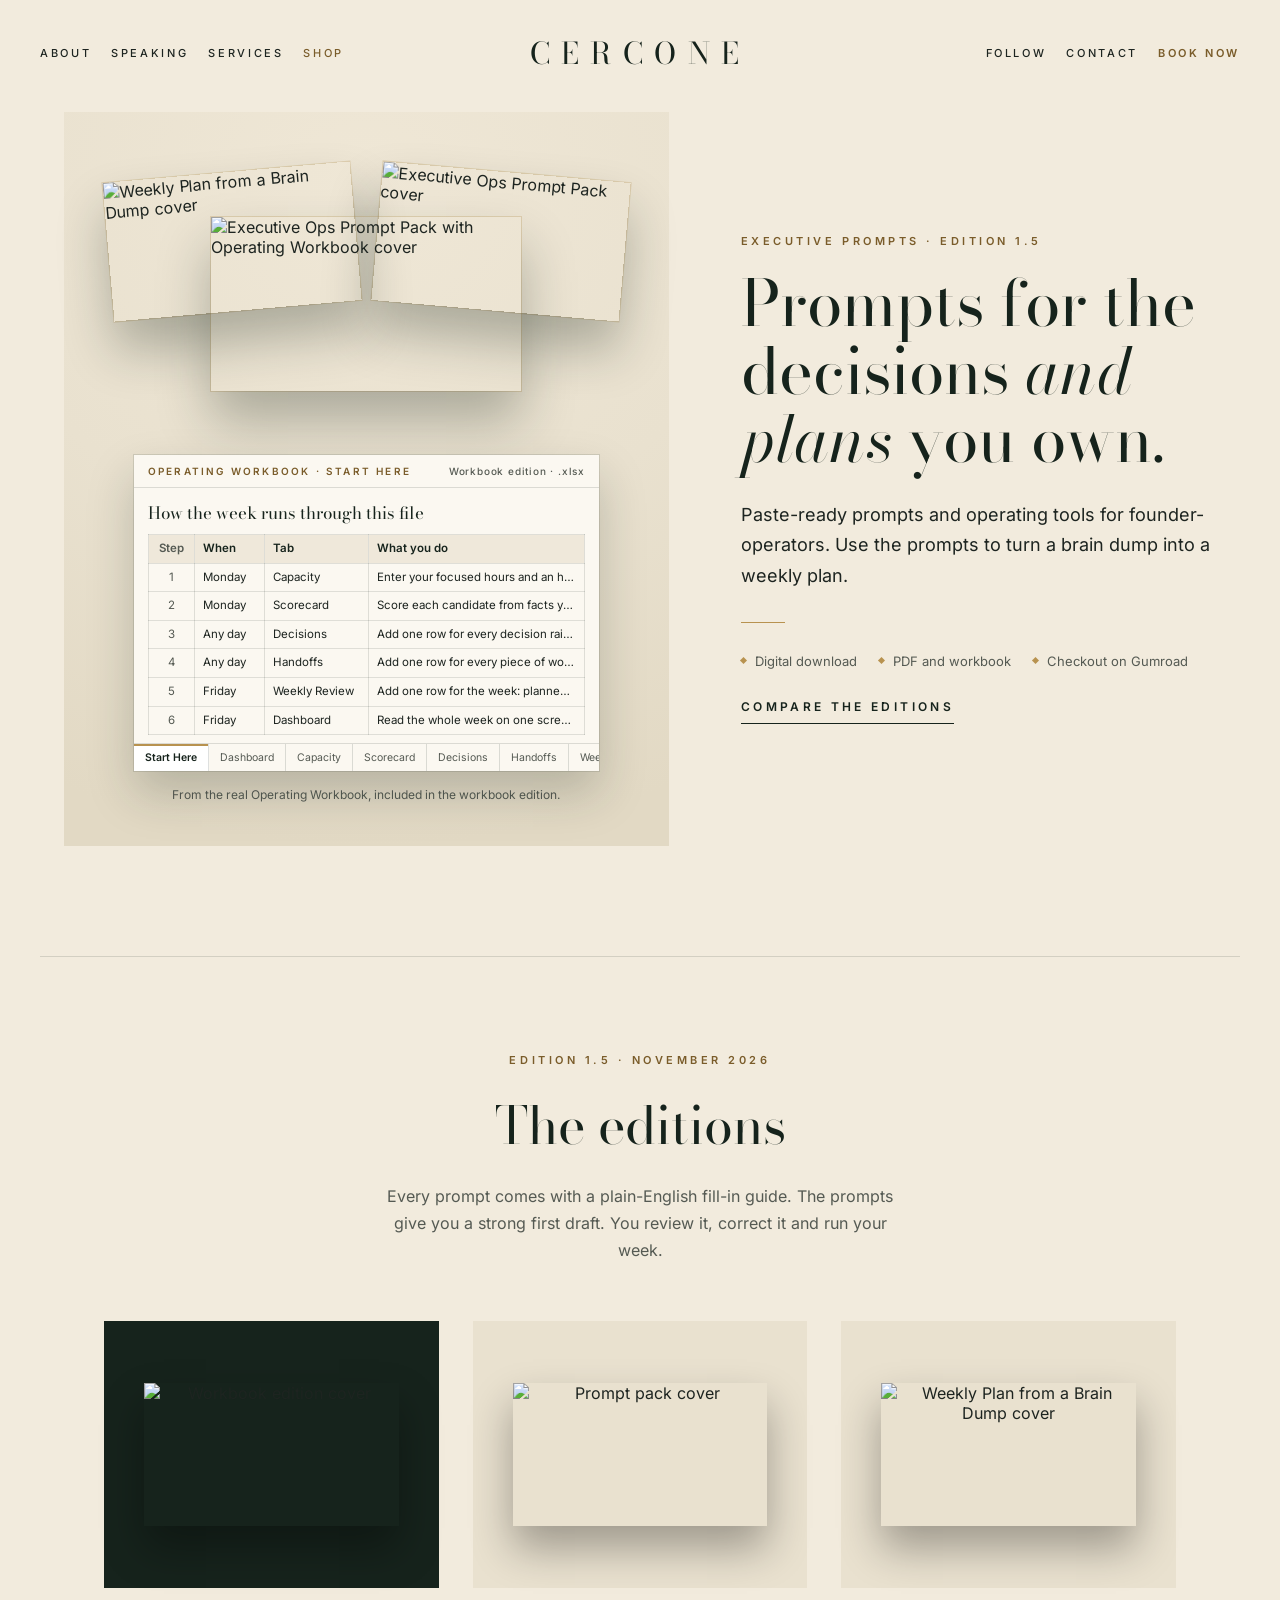
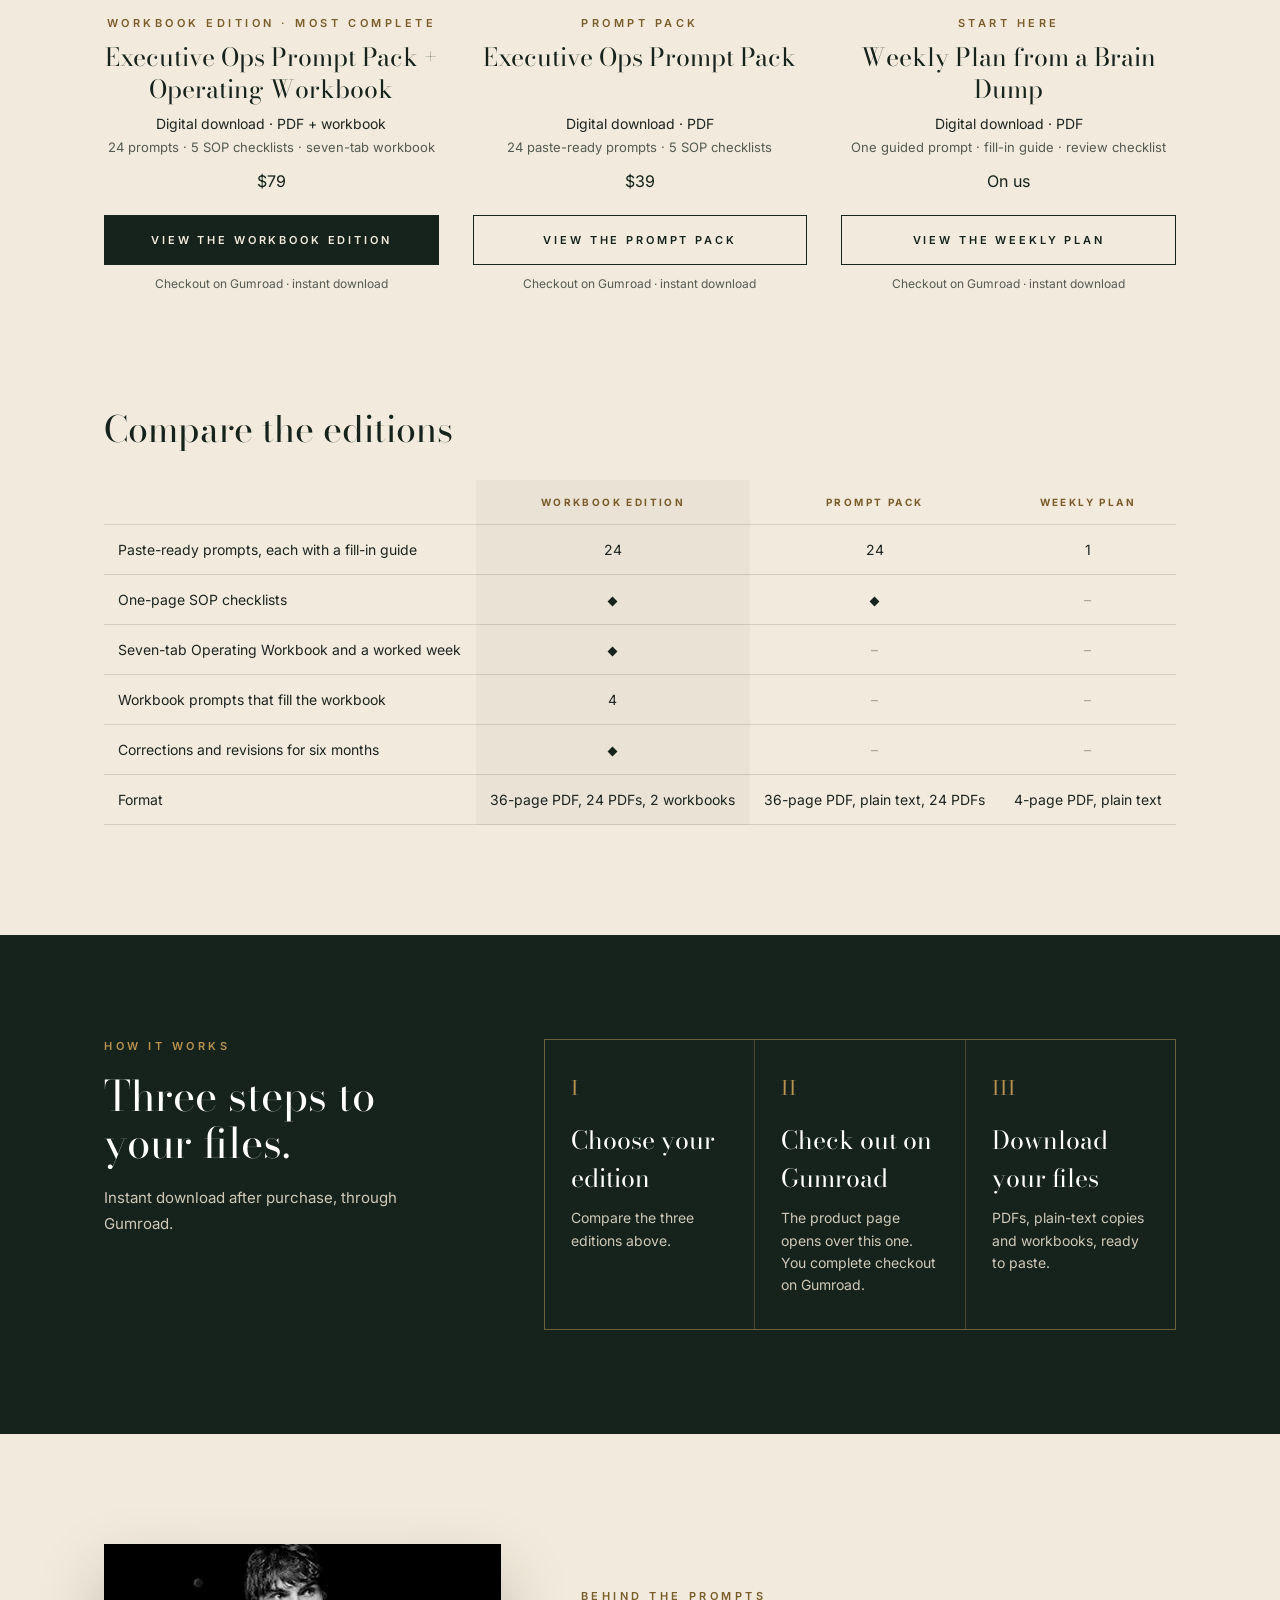
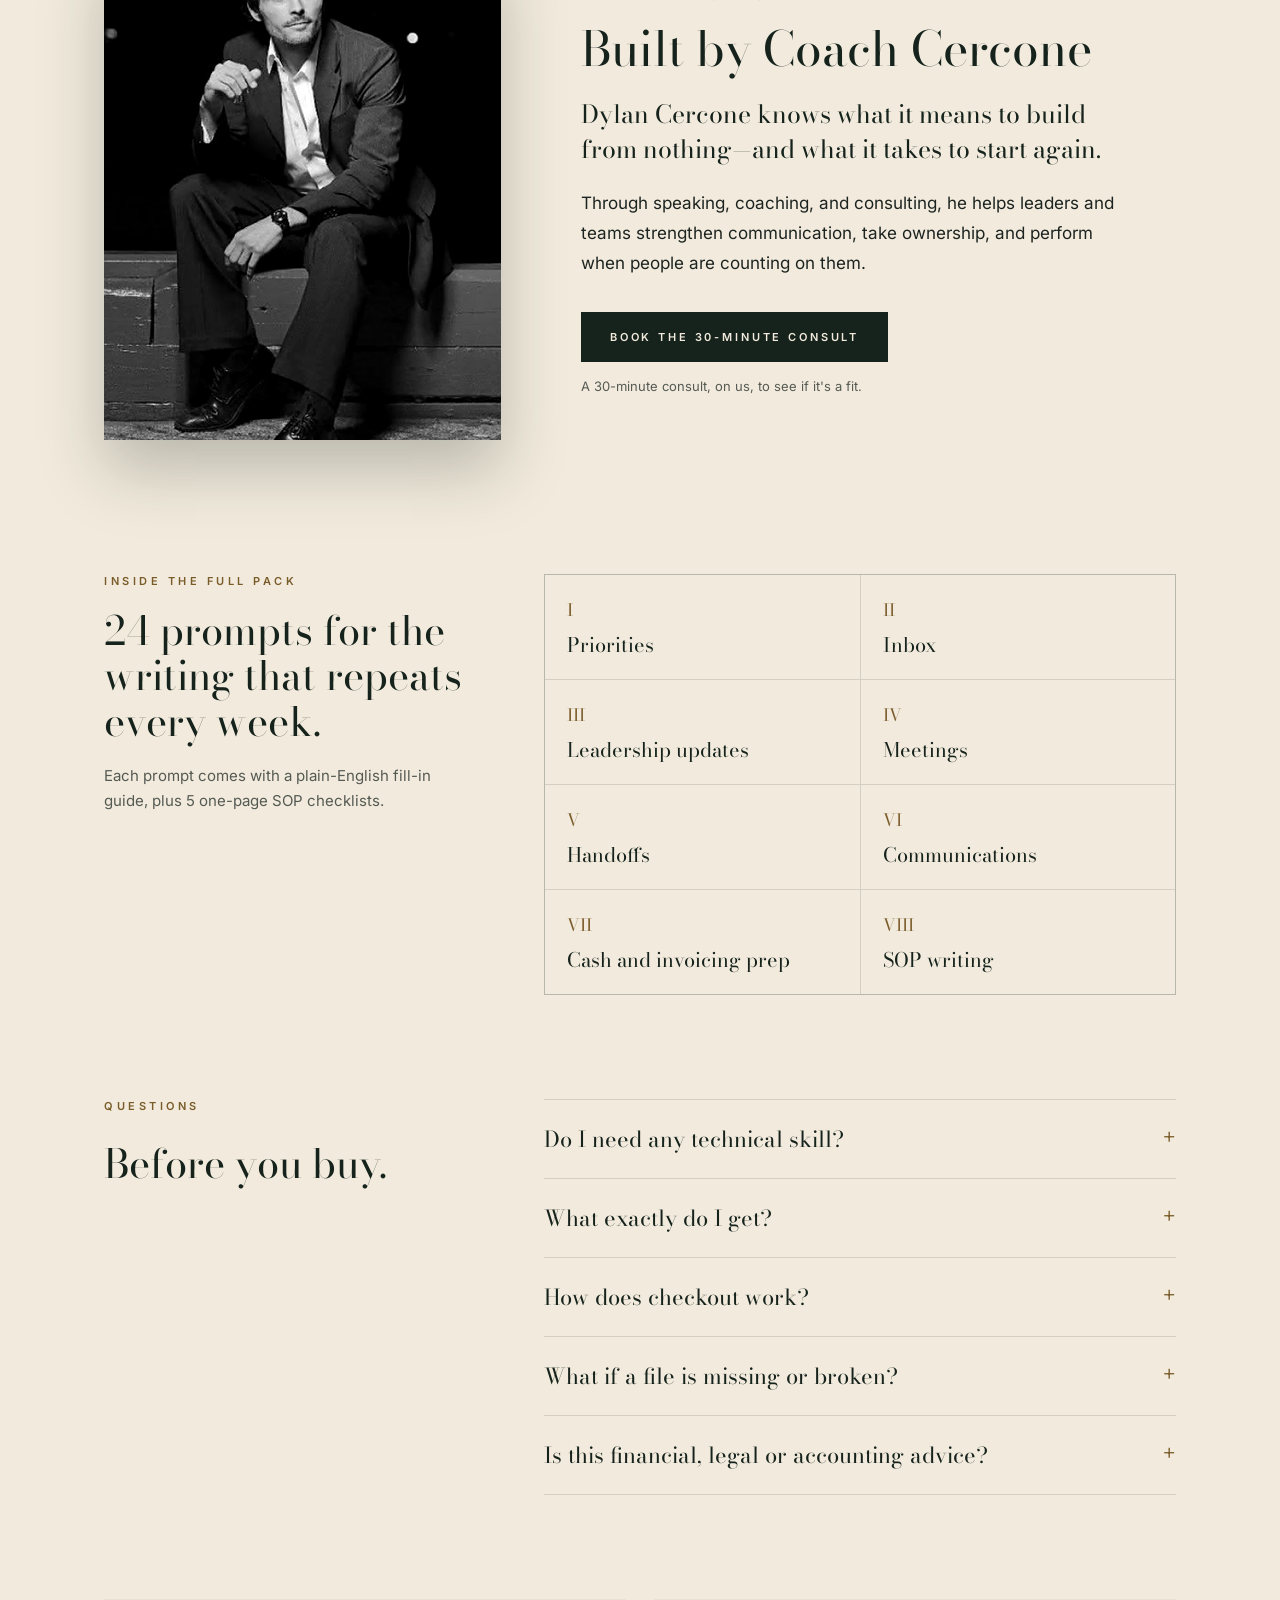
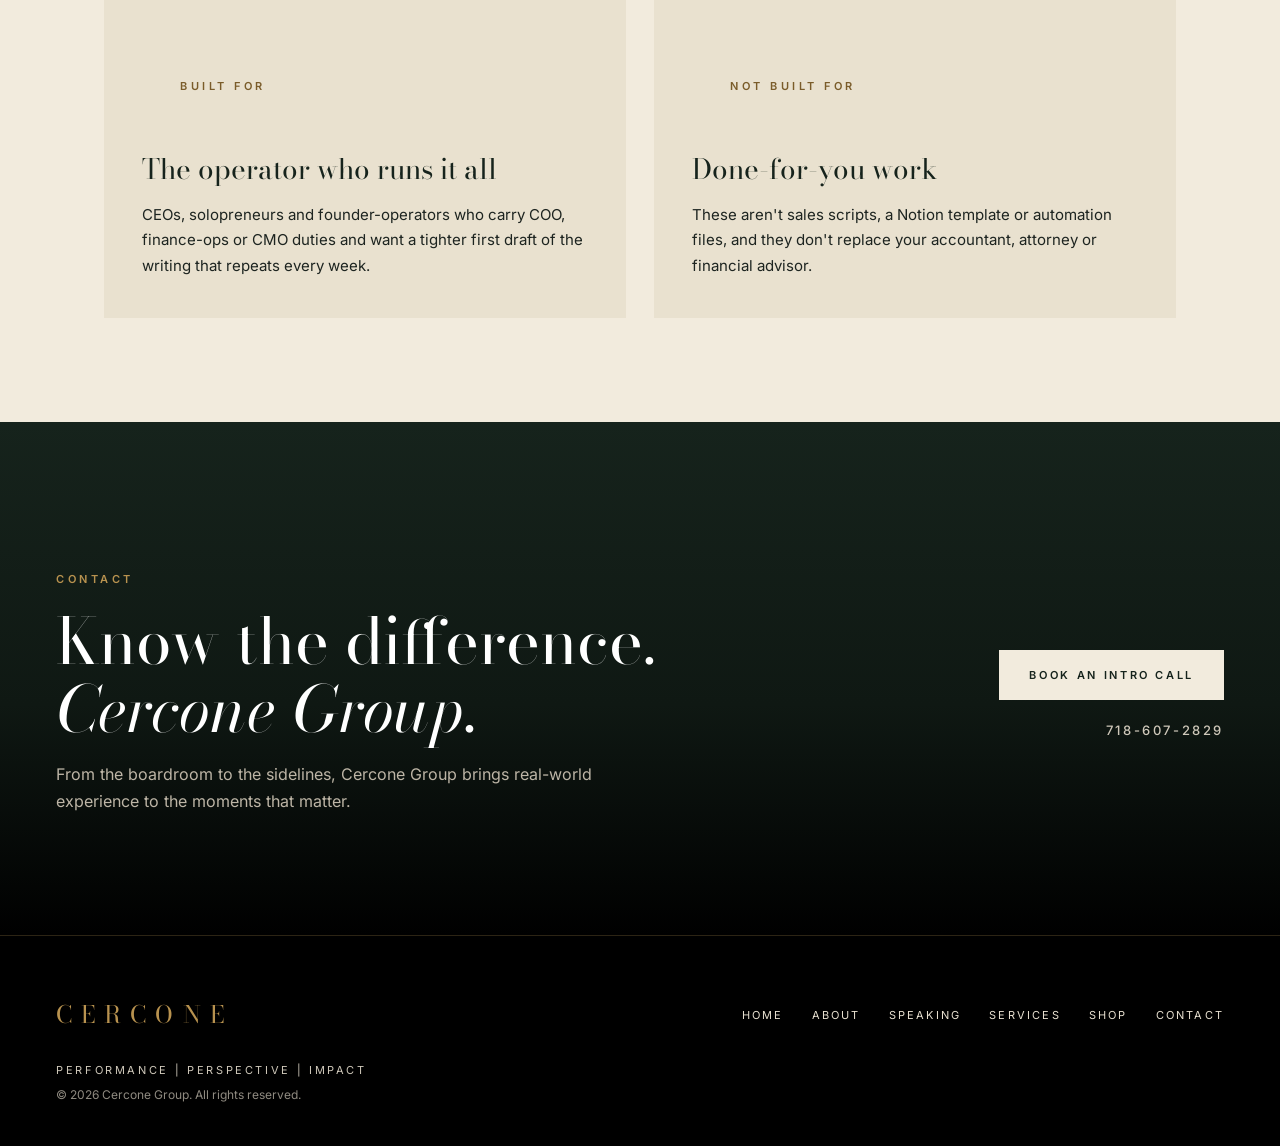
==== promptpacks/index.html @ 6b8b2355 "Stage the Executive Prompts shop page for launch (not live) Adds /promptpacks (Chloe's A2 build, Alp" ====
<!doctype html>
<html lang="en">
<head>
<meta charset="utf-8">
<meta name="viewport" content="width=device-width, initial-scale=1">
<title>Executive Prompts | Cercone Group</title>
<meta name="description" content="Paste-ready prompts and operating tools for founder-operators. Use the prompts to turn a brain dump into a weekly plan. Digital download, checkout on Gumroad.">
<link rel="canonical" href="https://www.cerconegroup.com/promptpacks/">
<meta property="og:type" content="website">
<meta property="og:site_name" content="Cercone Group">
<meta property="og:title" content="Executive Prompts | Cercone Group">
<meta property="og:description" content="Use the prompts to turn a brain dump into a weekly plan.">
<meta property="og:url" content="https://www.cerconegroup.com/promptpacks/">
<meta property="og:image" content="https://public-files.gumroad.com/02jqmijx5v7s9ceg31zlv1kpfx5g">
<meta name="twitter:card" content="summary_large_image">
<meta name="theme-color" content="#f2ebdd">
<link rel="icon" type="image/png" sizes="32x32" href="../assets/img/favicon-32.png">
<link rel="apple-touch-icon" href="../assets/img/favicon.png">
<link rel="preload" href="../assets/fonts/bodoni-moda.woff2" as="font" type="font/woff2" crossorigin>
<link rel="stylesheet" href="../assets/style.css">
<link rel="stylesheet" href="../assets/shop.css">
<script>/* Black Friday prices show until Mon Nov 30, 2026, 11:59 PM ET (12:00 AM ET Dec 1 = 05:00 UTC), then the regular prices return on their own. Preview: ?prices=1 regular, ?sale=1 sale. */
(function(q,h){var end=Date.UTC(2026,11,1,5,0,0),m=/[?&]prices=1/.test(q)?'prices':(/[?&]sale=1/.test(q)||Date.now()<end)?'sale':'prices';h.className+=' '+m})(location.search,document.documentElement);</script>
</head>
<body id="top" class="pp">

<div class="salebar sale-only" role="note">Black Friday · <b>$20 off</b> the workbook edition · <b>$10 off</b> the prompt pack · ends Mon, Nov 30, 11:59 PM ET</div>

<header>
  <nav class="l" aria-label="Main">
    <a href="../#about">About</a><a href="../#speaking">Speaking</a><a href="../#services">Services</a><a class="on" href="./" aria-current="page">Shop</a>
  </nav>
  <a class="mono" href="../" aria-label="Cercone Group, home">CERCONE</a>
  <nav class="r" aria-label="Secondary">
    <a href="../#follow">Follow</a><a href="../#contact">Contact</a><a class="book" href="https://calendly.com/dylan-cerconegroup/intro" target="_blank" rel="noopener">Book now</a>
  </nav>
  <button class="menu-btn" type="button" aria-expanded="false">MENU</button>
</header>

<section class="pphero">
  <figure class="stage">
    <div class="still">
      <figure class="c2"><img src="https://public-files.gumroad.com/xhqs1zsltt9t1gff4vhtofl6kaxs" width="1005" height="565" alt="Weekly Plan from a Brain Dump cover"></figure>
      <figure class="c3"><img src="https://public-files.gumroad.com/xxhdiq2yg5mho2nhq9z7z1lr38oh" width="1005" height="565" alt="Executive Ops Prompt Pack cover"></figure>
      <figure class="c1"><img src="https://public-files.gumroad.com/02jqmijx5v7s9ceg31zlv1kpfx5g" width="1005" height="565" alt="Executive Ops Prompt Pack with Operating Workbook cover" fetchpriority="high"></figure>
    </div>
    <div class="crop" aria-label="A crop of the Operating Workbook, Start Here tab">
      <div class="bar"><span>Operating Workbook · Start here</span><span>Workbook edition · .xlsx</span></div>
      <div class="t">
        <b>How the week runs through this file</b>
        <table>
          <colgroup><col class="s"><col class="w"><col class="tb"><col></colgroup>
          <thead><tr><th>Step</th><th>When</th><th>Tab</th><th>What you do</th></tr></thead>
          <tbody>
            <tr><td>1</td><td>Monday</td><td>Capacity</td><td>Enter your focused hours and an hour estimate for every item. Mark what is in this week's plan.</td></tr>
            <tr><td>2</td><td>Monday</td><td>Scorecard</td><td>Score each candidate from facts you have, with the reason beside every score.</td></tr>
            <tr><td>3</td><td>Any day</td><td>Decisions</td><td>Add one row for every decision raised. Keep Proposed and Pending apart from Approved.</td></tr>
            <tr><td>4</td><td>Any day</td><td>Handoffs</td><td>Add one row for every piece of work you hand to someone.</td></tr>
            <tr><td>5</td><td>Friday</td><td>Weekly Review</td><td>Add one row for the week: planned, shipped, slipped, and one thing each to keep, stop, and change.</td></tr>
            <tr><td>6</td><td>Friday</td><td>Dashboard</td><td>Read the whole week on one screen. Nothing to type except the review date.</td></tr>
          </tbody>
        </table>
      </div>
      <div class="tabs" aria-hidden="true"><span class="on">Start Here</span><span>Dashboard</span><span>Capacity</span><span>Scorecard</span><span>Decisions</span><span>Handoffs</span><span>Weekly Review</span></div>
    </div>
    <figcaption class="note">From the real Operating Workbook, included in the workbook edition.</figcaption>
  </figure>

  <div class="tx">
    <div class="lab">Executive Prompts · Edition 1.5</div>
    <h1>Prompts for the decisions <i>and plans</i> you own.</h1>
    <p class="k">Paste-ready prompts and operating tools for founder-operators. Use the prompts to turn a brain dump into a weekly plan.</p>
    <div class="rule"></div>
    <div class="dl" aria-label="What you get"><span>Digital download</span><span>PDF and workbook</span><span>Checkout on Gumroad</span></div>
    <a class="cta" href="#editions">Compare the editions</a>
  </div>
</section>

<section class="eds pw" id="editions">
  <div class="hd">
    <div class="lab">Edition 1.5 · November 2026</div>
    <h2>The editions</h2>
    <p>Every prompt comes with a plain-English fill-in guide. The prompts give you a strong first draft. You review it, correct it and run your week.</p>
  </div>
  <div class="items">

    <article class="item lead">
      <div class="tile"><img src="https://public-files.gumroad.com/02jqmijx5v7s9ceg31zlv1kpfx5g" width="1005" height="565" alt="Workbook edition cover" loading="lazy"></div>
      <div class="lab">Workbook edition · Most complete</div>
      <h3>Executive Ops Prompt Pack + Operating Workbook</h3>
      <p class="fm">Digital download · PDF + workbook</p>
      <p class="sp">24 prompts · 5 SOP checklists · seven-tab workbook</p>
      <p class="price"><span class="reg">$79</span><span class="sale-only">$59</span><s class="sale-only">$79</s><span class="bf sale-only">Black Friday</span></p>
      <div class="go"><a class="pbtn" href="https://executiveprompt.gumroad.com/l/mmfzj">View the workbook edition</a><p class="nt">Checkout on Gumroad · instant download</p></div>
    </article>

    <article class="item">
      <div class="tile"><img src="https://public-files.gumroad.com/xxhdiq2yg5mho2nhq9z7z1lr38oh" width="1005" height="565" alt="Prompt pack cover" loading="lazy"></div>
      <div class="lab">Prompt pack</div>
      <h3>Executive Ops Prompt Pack</h3>
      <p class="fm">Digital download · PDF</p>
      <p class="sp">24 paste-ready prompts · 5 SOP checklists</p>
      <p class="price"><span class="reg">$39</span><span class="sale-only">$29</span><s class="sale-only">$39</s><span class="bf sale-only">Black Friday</span></p>
      <div class="go"><a class="pbtn" href="https://executiveprompt.gumroad.com/l/yajye">View the prompt pack</a><p class="nt">Checkout on Gumroad · instant download</p></div>
    </article>

    <article class="item">
      <div class="tile"><img src="https://public-files.gumroad.com/xhqs1zsltt9t1gff4vhtofl6kaxs" width="1005" height="565" alt="Weekly Plan from a Brain Dump cover" loading="lazy"></div>
      <div class="lab">Start here</div>
      <h3>Weekly Plan from a Brain Dump</h3>
      <p class="fm">Digital download · PDF</p>
      <p class="sp">One guided prompt · fill-in guide · review checklist</p>
      <p class="price"><span>On us</span></p>
      <div class="go"><a class="pbtn" href="https://executiveprompt.gumroad.com/l/guczc">View the weekly plan</a><p class="nt">Checkout on Gumroad · instant download</p></div>
    </article>

  </div>
</section>

<section class="compare pw" aria-label="Compare the editions">
  <h3>Compare the editions</h3>
  <p class="swipe">Swipe the table to see all three editions.</p>
  <div class="sc">
  <table>
    <thead><tr><th></th><th class="lc">Workbook edition</th><th>Prompt pack</th><th>Weekly plan</th></tr></thead>
    <tbody>
      <tr><td>Paste-ready prompts, each with a fill-in guide</td><td class="lc">24</td><td>24</td><td>1</td></tr>
      <tr><td>One-page SOP checklists</td><td class="lc y" aria-label="Included"></td><td class="y" aria-label="Included"></td><td class="o">&ndash;</td></tr>
      <tr><td>Seven-tab Operating Workbook and a worked week</td><td class="lc y" aria-label="Included"></td><td class="o">&ndash;</td><td class="o">&ndash;</td></tr>
      <tr><td>Workbook prompts that fill the workbook</td><td class="lc">4</td><td class="o">&ndash;</td><td class="o">&ndash;</td></tr>
      <tr><td>Corrections and revisions for six months</td><td class="lc y" aria-label="Included"></td><td class="o">&ndash;</td><td class="o">&ndash;</td></tr>
      <tr><td>Format</td><td class="lc">36-page PDF, 24 PDFs, 2 workbooks</td><td>36-page PDF, plain text, 24 PDFs</td><td>4-page PDF, plain text</td></tr>
    </tbody>
  </table>
  </div>
</section>

<section class="how">
  <div class="pw in">
    <div class="side"><div class="lab">How it works</div><h2>Three steps to your files.</h2><p>Instant download after purchase, through Gumroad.</p></div>
    <div class="steps">
      <div><span class="n">I</span><h4>Choose your edition</h4><p>Compare the three editions above.</p></div>
      <div><span class="n">II</span><h4>Check out on Gumroad</h4><p>The product page opens over this one. You complete checkout on Gumroad.</p></div>
      <div><span class="n">III</span><h4>Download your files</h4><p>PDFs, plain-text copies and workbooks, ready to paste.</p></div>
    </div>
  </div>
</section>

<section class="author">
  <div class="pw in">
    <div class="ph"><img src="../assets/img/dylan-cercone-portrait.webp" width="728" height="1002" alt="Dylan Cercone seated on a red bench" loading="lazy"></div>
    <div>
      <div class="lab">Behind the prompts</div>
      <h2>Built by Coach Cercone</h2>
      <p class="first">Dylan Cercone knows what it means to build from nothing&mdash;and what it takes to start again.</p>
      <p>Through speaking, coaching, and consulting, he helps leaders and teams strengthen communication, take ownership, and perform when people are counting on them.</p>
      <div class="act"><a class="pbtn solid" href="https://calendly.com/dylan-cerconegroup/intro" target="_blank" rel="noopener">Book the 30-minute consult</a><span>A 30-minute consult, on us, to see if it's a fit.</span></div>
    </div>
  </div>
</section>

<section class="inside pw">
  <div class="side"><div class="lab">Inside the full pack</div><h2>24 prompts for the writing that repeats every week.</h2><p>Each prompt comes with a plain-English fill-in guide, plus 5 one-page SOP checklists.</p></div>
  <div class="topics">
    <div><span class="n">I</span><h4>Priorities</h4></div>
    <div><span class="n">II</span><h4>Inbox</h4></div>
    <div><span class="n">III</span><h4>Leadership updates</h4></div>
    <div><span class="n">IV</span><h4>Meetings</h4></div>
    <div><span class="n">V</span><h4>Handoffs</h4></div>
    <div><span class="n">VI</span><h4>Communications</h4></div>
    <div><span class="n">VII</span><h4>Cash and invoicing prep</h4></div>
    <div><span class="n">VIII</span><h4>SOP writing</h4></div>
  </div>
</section>

<section class="faq pw">
  <div><div class="lab">Questions</div><h2>Before you buy.</h2></div>
  <div>
    <details><summary>Do I need any technical skill?</summary><p>No. If you can copy, paste and edit, you can use the pack. Every prompt comes with a plain-English fill-in guide.</p></details>
    <details><summary>What exactly do I get?</summary><p>The workbook edition: a 36-page PDF, 24 single-prompt PDFs and 2 workbooks. The prompt pack: a 36-page PDF, a plain-text companion and 24 single-prompt PDFs. The weekly plan: a 4-page PDF and a plain-text copy. Everything is a digital download; nothing ships.</p></details>
    <details><summary>How does checkout work?</summary><p>Choose an edition and the product page opens over this page. You complete checkout on Gumroad, and your files are ready to download right after purchase.</p></details>
    <details><summary>What if a file is missing or broken?</summary><p>Purchases are final for change of mind. If a file is missing, defective or materially not as described, email <a href="mailto:executiveprompts@cerconegroup.com">executiveprompts@cerconegroup.com</a> from the address on your Gumroad receipt, and we'll replace the file or refund the purchase.</p></details>
    <details><summary>Is this financial, legal or accounting advice?</summary><p>No. The prompts give you a first draft to review. They are not a substitute for a finance, legal or accounting advisor.</p></details>
  </div>
</section>

<section class="fitp pw">
  <div><div class="lab">Built for</div><h4>The operator who runs it all</h4><p>CEOs, solopreneurs and founder-operators who carry COO, finance-ops or CMO duties and want a tighter first draft of the writing that repeats every week.</p></div>
  <div><div class="lab">Not built for</div><h4>Done-for-you work</h4><p>These aren't sales scripts, a Notion template or automation files, and they don't replace your accountant, attorney or financial advisor.</p></div>
</section>

<section class="close" id="contact">
  <div><div class="lab">Contact</div><h2 class="serif">Know the difference.<br><i>Cercone Group.</i></h2><p>From the boardroom to the sidelines, Cercone Group brings real-world experience to the moments that matter.</p></div>
  <div class="act">
    <a class="btn" href="https://calendly.com/dylan-cerconegroup/intro" target="_blank" rel="noopener">Book an intro Call</a>
    <a class="tel" href="tel:718-607-2829">718-607-2829</a>
  </div>
</section>

<footer>
  <div class="top">
    <a class="mono" href="../">CERCONE</a>
    <nav aria-label="Explore"><a href="../">Home</a><a href="../#about">About</a><a href="../#speaking">Speaking</a><a href="../#services">Services</a><a href="./">Shop</a><a href="../#contact">Contact</a></nav>
  </div>
  <div class="tag">Performance | Perspective | Impact</div>
  <div class="copy">&copy; 2026 Cercone Group. All rights reserved.</div>
</footer>

<div class="bar-m" aria-hidden="true"><span><b>Executive Prompts</b>Three editions · digital download</span><a class="pbtn" href="#editions" tabindex="-1">Compare the editions</a></div>

<script>
(function(){
  var b=document.querySelector('.menu-btn'),d=document.body;
  function set(o){d.classList.toggle('open',o);b.setAttribute('aria-expanded',o);b.textContent=o?'CLOSE':'MENU'}
  b.addEventListener('click',function(){set(!d.classList.contains('open'))});
  document.querySelectorAll('header nav a').forEach(function(a){a.addEventListener('click',function(){set(false)})});
  var bar=document.querySelector('.bar-m'),hero=document.querySelector('.pphero'),eds=document.getElementById('editions');
  if('IntersectionObserver' in window&&bar){
    var heroGone=false,edsOn=false;
    function upd(){bar.classList.toggle('show',heroGone&&!edsOn)}
    new IntersectionObserver(function(e){heroGone=!e[0].isIntersecting;upd()}).observe(hero);
    new IntersectionObserver(function(e){edsOn=e[0].isIntersecting;upd()},{threshold:.1}).observe(eds);
  }
})();
</script>
<script src="https://gumroad.com/js/gumroad.js" defer></script>
</body>
</html>
---- assets/style.css ----
@font-face{font-family:'Bodoni Moda';font-style:normal;font-weight:400 700;font-display:swap;src:url(fonts/bodoni-moda.woff2) format('woff2')}
@font-face{font-family:'Bodoni Moda';font-style:italic;font-weight:400 700;font-display:swap;src:url(fonts/bodoni-moda-italic.woff2) format('woff2')}
@font-face{font-family:'Inter';font-style:normal;font-weight:100 900;font-display:swap;src:url(fonts/inter.woff2) format('woff2')}
:root{--ink:#0b0b0c;--ivory:#f3ede2;--gold:#c9a45e;--navy:#101b33;--navy2:#0d1629;--soft:#cfc8ba}
*{box-sizing:border-box;margin:0;padding:0}
html{background:#000;scroll-behavior:smooth;scroll-padding-top:70px}
body{background:var(--navy);color:var(--ivory);font-family:Inter,system-ui,sans-serif;-webkit-font-smoothing:antialiased;overflow-x:hidden}
a{color:inherit;text-decoration:none}
img{display:block;max-width:100%}
.lab{font-size:11px;letter-spacing:.34em;color:var(--gold);font-weight:600;text-transform:uppercase}
.serif{font-family:'Bodoni Moda',serif;font-weight:400}
.wrap{max-width:1440px;margin:0 auto}
.hy{font-family:Inter,system-ui,sans-serif;font-style:normal;font-weight:300}
.nb{white-space:nowrap}
/* header */
header{position:absolute;top:0;left:0;right:0;z-index:20;display:grid;grid-template-columns:1fr auto 1fr;align-items:center;padding:34px 64px}
header nav{display:flex;gap:30px;font-size:11px;letter-spacing:.24em;font-weight:500;color:#e8e0d0;text-transform:uppercase}
header nav.r{justify-content:flex-end}
header nav a:hover,footer nav a:hover{color:var(--gold)}
header nav a.book{color:var(--gold);font-weight:600}
.mono{font-family:'Bodoni Moda',serif;font-size:30px;letter-spacing:.38em;color:#fff}
.menu-btn{display:none;background:none;border:0;color:#e8e0d0;font:600 11px Inter,sans-serif;letter-spacing:.24em;cursor:pointer;justify-self:end}
/* hero: black-and-white header that fades into the navy (no gold line) */
.hero{position:relative;height:900px;overflow:hidden;background:#000}
.hero img{position:absolute;top:-4%;right:-2%;width:820px;height:108%;object-fit:cover;object-position:50% 8%;-webkit-mask-image:linear-gradient(90deg,transparent 0,#000 30%);mask-image:linear-gradient(90deg,transparent 0,#000 30%)}
.bw img,.bw.ph img{filter:grayscale(1) contrast(1.12) brightness(.85)}
.hero::after{content:"";position:absolute;inset:0;background:linear-gradient(90deg,#000 0%,#000 44%,rgba(0,0,0,.55) 58%,rgba(0,0,0,0) 78%)}
.hero::before{content:"";position:absolute;left:0;right:0;bottom:0;height:230px;z-index:2;background:linear-gradient(180deg,rgba(16,27,51,0) 0%,rgba(16,27,51,.55) 55%,var(--navy) 100%)}
.hero .tx{position:absolute;z-index:3;left:64px;bottom:120px;width:660px}
.hero h1{font-family:'Bodoni Moda',serif;font-weight:400;font-size:80px;line-height:1.04;margin:26px 0 26px;color:#fff}
.hero h1 i{font-style:italic}
.kick{font-size:17px;line-height:1.65;color:#d9cfbd;max-width:560px}
.ctas{margin-top:40px;display:flex;gap:22px;align-items:center;flex-wrap:wrap}
.btn{background:var(--ivory);color:var(--ink);font-size:11px;letter-spacing:.24em;padding:18px 30px;font-weight:600;display:inline-block;text-transform:uppercase;transition:background .2s}
.btn:hover{background:#fff}
.btn.gold{background:var(--gold);color:var(--navy)}
.play{display:flex;align-items:center;gap:14px;font-size:11px;letter-spacing:.24em;font-weight:600;text-transform:uppercase}
.play b{width:46px;height:46px;border:1px solid #fff;border-radius:50%;display:inline-flex;align-items:center;justify-content:center;font-size:14px}
/* about */
.about{display:grid;grid-template-columns:1fr 1fr;gap:96px;padding:130px 96px 40px}
.about blockquote{font-family:'Bodoni Moda',serif;font-size:40px;line-height:1.2;color:#fff;margin-top:22px}
.about .by{margin-top:26px;font-size:12px;letter-spacing:.2em;color:var(--gold);font-weight:600;text-transform:uppercase}
.about .by span{display:block;color:var(--soft);font-weight:500;margin-top:6px}
.about h3{font-family:'Bodoni Moda',serif;font-weight:400;font-size:30px;color:#fff;margin-bottom:16px}
.about p{font-size:16px;line-height:1.75;color:var(--soft)}
/* story */
.story{display:grid;grid-template-columns:1fr 1fr;gap:96px;padding:130px 96px}
.story h2{font-size:56px;line-height:1.1;color:#fff;margin-top:22px}
.story p{font-size:17px;line-height:1.75;color:var(--soft);margin-bottom:20px}
.story p.big{font-family:'Bodoni Moda',serif;font-size:26px;line-height:1.4;color:#fff}
details summary{list-style:none;cursor:pointer;font-size:11px;letter-spacing:.24em;font-weight:600;color:var(--gold);border-bottom:1px solid var(--gold);padding-bottom:5px;display:inline-block;margin-top:10px;text-transform:uppercase}
details summary::-webkit-details-marker{display:none}
details[open] summary{margin-bottom:26px}
details .more p:last-child{margin-bottom:0}
/* stage photo + statement, photo fades into navy */
.split{display:grid;grid-template-columns:760px 1fr;height:640px;background:var(--navy)}
.split .ph{position:relative;overflow:hidden}
.split .ph img{position:absolute;inset:0;width:100%;height:100%;object-fit:cover;object-position:50% 35%}
.split .ph::before{content:"";position:absolute;inset:0;z-index:1;background:linear-gradient(90deg,rgba(16,27,51,0) 50%,rgba(16,27,51,.7) 82%,var(--navy) 100%),linear-gradient(180deg,var(--navy) 0%,rgba(16,27,51,0) 16%)}
.split .ph::after{content:"";position:absolute;left:0;right:0;bottom:0;height:180px;z-index:1;background:linear-gradient(180deg,rgba(16,27,51,0),rgba(16,27,51,.92))}
.cap{position:absolute;z-index:2;left:30px;bottom:26px;color:#fff;font-size:11px;letter-spacing:.26em;font-weight:600;text-transform:uppercase}
.split .st{display:flex;flex-direction:column;justify-content:center;padding:0 90px}
.split .st p{font-family:'Bodoni Moda',serif;font-size:46px;line-height:1.22;color:#fff;margin-top:26px}
.split .st p span{display:block}
.split .st p span.g{color:var(--gold);font-style:italic}
/* talks */
.talks{display:grid;grid-template-columns:430px 1fr;gap:70px;padding:130px 96px 80px}
.talks h2{font-size:52px;line-height:1.1;color:#fff;margin-top:22px}
.talks .side p{font-size:16px;line-height:1.7;color:var(--soft);margin-top:26px}
.row{display:grid;grid-template-columns:80px 1fr 330px;align-items:baseline;padding:30px 0;border-top:1px solid rgba(201,164,94,.28)}
.row:last-child{border-bottom:1px solid rgba(201,164,94,.28)}
.row .num{font-family:'Bodoni Moda',serif;font-size:26px;color:var(--gold)}
.row h3{font-family:'Bodoni Moda',serif;font-weight:400;font-size:36px;color:#fff}
.row p{font-size:14px;line-height:1.6;color:var(--soft)}
.impact{padding:0 96px 130px;display:grid;grid-template-columns:430px 1fr;gap:70px}
.impact h3{font-family:'Bodoni Moda',serif;font-weight:400;font-size:30px;line-height:1.2;color:#fff}
.impact p{font-size:16px;line-height:1.75;color:var(--soft);max-width:720px}
/* aerial band, fades into navy top and bottom */
.band{position:relative;height:520px;overflow:hidden;background:var(--navy);display:flex;align-items:center;justify-content:center;text-align:center}
.band img{position:absolute;inset:0;width:100%;height:100%;object-fit:cover;object-position:100% 20%;transform:scale(1.45);transform-origin:88% 22%}
.bw.band img{filter:grayscale(1) contrast(1.1) brightness(.6)}
.band::before{content:"";position:absolute;inset:0;z-index:1;background:linear-gradient(180deg,var(--navy) 0%,rgba(16,27,51,.2) 28%,rgba(16,27,51,.2) 72%,var(--navy) 100%)}
.band .t{position:relative;z-index:2;max-width:980px;padding:0 24px}
.band h2{font-size:58px;line-height:1.15;color:#fff;margin-top:24px}
/* services */
.services{padding:130px 96px}
.services h2{font-size:52px;color:#fff;margin:22px 0 22px}
.services .intro{font-size:16px;line-height:1.75;color:var(--soft);max-width:760px;margin-bottom:60px}
.cards{display:grid;grid-template-columns:repeat(4,1fr);gap:34px}
.card{border-top:1px solid rgba(201,164,94,.5);padding-top:28px}
.card h3{font-family:'Bodoni Moda',serif;font-weight:400;font-size:32px;color:#fff}
.card .l{font-size:15px;margin:14px 0 12px;color:#fff;font-weight:500}
.card p{font-size:14px;line-height:1.65;color:var(--soft)}
/* lanes */
.lanes{display:grid;grid-template-columns:1fr 1fr;gap:40px;padding:0 96px 130px}
.lane{border:1px solid rgba(201,164,94,.3);background:rgba(255,255,255,.025);padding:52px 50px}
.lane h4{font-family:'Bodoni Moda',serif;font-weight:400;font-size:40px;margin:18px 0 14px;color:#fff}
.lane p{font-size:15px;line-height:1.7;color:var(--soft)}
.handles{margin-top:28px;display:grid;grid-template-columns:1fr 1fr;gap:12px 24px;font-size:12px;letter-spacing:.16em;font-weight:500;color:#fff;list-style:none;text-transform:uppercase}
.handles a::before{content:"";display:inline-block;width:7px;height:7px;border:1px solid var(--gold);margin-right:12px;transform:rotate(45deg)}
.handles a:hover{color:var(--gold)}
.lane .btn{margin-top:30px}
/* closing: navy fades into black */
.close{background:linear-gradient(180deg,var(--navy) 0%,#080d18 50%,#000 100%);padding:150px 96px 120px;display:flex;justify-content:space-between;align-items:center;gap:40px}
.close h2{font-size:64px;line-height:1.05;color:#fff;margin-top:22px}
.close h2 i{font-style:italic}
.close p{font-size:16px;color:#bdb5a6;margin-top:18px;max-width:560px;line-height:1.7}
.close .act{display:flex;flex-direction:column;align-items:flex-end;gap:22px}
.close .tel{font-size:13px;letter-spacing:.2em;color:var(--soft);font-weight:500}
.close .tel:hover{color:var(--gold)}
footer{background:#000;border-top:1px solid rgba(201,164,94,.22);padding:60px 96px 44px}
footer .top{display:flex;justify-content:space-between;align-items:center;gap:30px}
footer .mono{font-size:24px;color:var(--gold)}
footer nav{display:flex;gap:28px;font-size:11px;letter-spacing:.2em;color:#e8e0d0;text-transform:uppercase}
footer .tag{margin-top:30px;font-size:11px;letter-spacing:.24em;color:var(--soft);text-transform:uppercase}
footer .copy{margin-top:10px;font-size:12px;color:#8f8a80}
/* responsive */
@media (max-width:1280px){
 header{padding:30px 40px}header nav{gap:20px}
 .about,.story,.talks,.impact,.services,.lanes,.close,footer{padding-left:56px;padding-right:56px}
 .about,.story{gap:56px}
 .split{grid-template-columns:1fr 1fr}.split .st{padding:0 50px}.split .st p{font-size:38px}
 .row{grid-template-columns:60px 1fr 260px}.row h3{font-size:30px}
}
@media (max-width:980px){
 header{grid-template-columns:auto 1fr;padding:22px 24px}
 .mono{font-size:22px}
 header nav{display:none;position:fixed;inset:0;background:#000;flex-direction:column;justify-content:center;align-items:center;gap:26px;font-size:14px;z-index:30}
 header nav.r{justify-content:center}
 body.open header nav{display:flex}
 body.open header nav.r{top:auto;bottom:0;height:42%;padding-bottom:40px;justify-content:flex-start}
 body.open header nav.l{bottom:42%;padding-top:40px}
 .menu-btn{display:block;position:relative;z-index:40}
 .hero{height:auto;min-height:0;display:flex;flex-direction:column;padding-top:70px}
 .hero img{position:relative;order:0;top:0;right:0;width:100%;height:500px;object-position:50% 12%;-webkit-mask-image:linear-gradient(180deg,#000 55%,transparent 100%);mask-image:linear-gradient(180deg,#000 55%,transparent 100%)}
 .hero::after{display:none}
 .hero::before{display:block;height:280px;background:linear-gradient(180deg,rgba(16,27,51,0) 0%,rgba(16,27,51,.55) 55%,var(--navy) 100%)}
 .hero .tx{position:relative;left:0;bottom:0;width:auto;padding:0 24px 70px;margin-top:-90px;z-index:3}
 .hero h1{font-size:46px}
 .kick{font-size:16px}
 .about,.story{grid-template-columns:1fr;gap:32px;padding:80px 24px}
 .about{padding-bottom:10px}
 .about blockquote{font-size:30px}
 .story h2{font-size:36px}.story p.big{font-size:22px}
 .split{grid-template-columns:1fr;height:auto}
 .split .ph{height:420px}
 .split .st{padding:20px 24px 70px}.split .st p{font-size:32px}
 .cap{left:20px;right:20px;font-size:10px;line-height:1.6}
 .talks{grid-template-columns:1fr;gap:36px;padding:70px 24px 40px}
 .talks h2{font-size:36px}
 .row{grid-template-columns:44px 1fr;row-gap:8px}.row p{grid-column:2}.row h3{font-size:26px}
 .impact{grid-template-columns:1fr;gap:16px;padding:0 24px 80px}
 .band{height:auto;padding:110px 0}
 .band h2{font-size:34px}
 .services{padding:70px 24px}.services h2{font-size:36px}
 .cards{grid-template-columns:1fr 1fr;gap:40px 24px}
 .lanes{grid-template-columns:1fr;padding:0 24px 80px}
 .lane{padding:36px 26px}.lane h4{font-size:32px}
 .handles{grid-template-columns:1fr}
 .close{flex-direction:column;align-items:flex-start;padding:100px 24px 80px}
 .close h2{font-size:42px}
 .close .act{align-items:flex-start}
 footer{padding:48px 24px 36px}
 footer .top{flex-direction:column;align-items:flex-start}
 footer nav{flex-wrap:wrap;gap:16px 22px}
}
@media (max-width:560px){
 .cards{grid-template-columns:1fr}
 .hero img{height:460px}
 .hero h1{font-size:40px}
}
---- assets/shop.css ----
/* /promptpacks · Direction A2 look on cerconegroup.com (Dylan's pick, Nov 25, 2026, 12:48 PM; faceless rule retired 12:56 PM). Loads after style.css. Everything is scoped to body.pp. Chloe. */
body.pp{--iv:#f2ebdd;--iv2:#e9e1cf;--iv3:#e2d9c4;--gb:#16231c;--gb2:#0f1813;--au:#b8924f;--au2:#7a5c2a;--tx:#1d2420;--mu:#555a53;--ln:rgba(22,35,28,.14);background:var(--iv);color:var(--tx)}
body.pp h1,body.pp h2,body.pp h3,body.pp h4{font-family:'Bodoni Moda',serif;font-weight:400}
body.pp .lab{color:var(--au2);letter-spacing:.32em}
.pw{max-width:1200px;margin:0 auto;padding:0 64px}
.rule{width:44px;height:1px;background:var(--au);margin:30px 0}

/* price lines: hidden by default (the look comes first). ?prices=1 shows the current prices, ?sale=1 the sale preview */
.sale-only,.reg{display:none!important}
html.prices .reg{display:inline!important}
html.sale .sale-only{display:inline!important}
html.sale .reg{display:none!important}
html.sale .salebar.sale-only{display:block!important}
.price{display:none}
html.prices .price,html.sale .price{display:block}
.salebar{background:var(--gb);color:var(--iv);text-align:center;font-size:11px;letter-spacing:.2em;font-weight:600;text-transform:uppercase;padding:11px 18px}
.salebar b{color:var(--au)}
.salebar .tagpv{display:inline-block;background:var(--au);color:var(--gb);padding:2px 9px;margin-right:12px}

/* the site header, on ivory */
body.pp header{position:relative;max-width:1440px;margin:0 auto}
body.pp header nav{color:var(--tx)}
body.pp header nav a:hover{color:var(--au2)}
body.pp header nav a.on{color:var(--au2)}
body.pp header nav a.book{color:var(--au2)}
body.pp .mono{color:var(--gb)}
body.pp .menu-btn{color:var(--tx)}

/* hero: the editions as a still life, plus a crop of the real workbook */
.pphero{max-width:1328px;margin:0 auto;padding:6px 64px 110px;display:grid;grid-template-columns:minmax(0,1.12fr) minmax(0,.88fr);gap:72px;align-items:center}
.pphero .tx{max-width:520px}
.pphero h1{font-size:64px;line-height:1.06;color:var(--gb);margin-top:22px}
.pphero h1 i{font-style:italic}
.pphero p.k{font-size:18px;line-height:1.7;margin-top:26px;max-width:470px}
.dl{display:flex;flex-wrap:wrap;gap:8px 22px;font-size:13px;color:var(--mu);margin-bottom:26px}
.dl span{display:inline-flex;align-items:center;gap:9px}
.dl span::before{content:"";width:5px;height:5px;background:var(--au);transform:rotate(45deg)}
.cta{display:inline-block;font-size:12px;letter-spacing:.28em;font-weight:600;text-transform:uppercase;color:var(--gb);padding:0 0 9px;border-bottom:1px solid var(--gb);transition:color .2s,border-color .2s}
.cta:hover{color:var(--au2);border-bottom-color:var(--au)}
.stage{background:radial-gradient(120% 90% at 50% 10%,#efe7d6 0%,var(--iv2) 55%,var(--iv3) 100%);padding:54px 44px 44px;position:relative}
.still{position:relative;aspect-ratio:100/58}
.still figure{position:absolute;box-shadow:0 30px 50px rgba(22,35,28,.30),0 0 0 1px rgba(184,146,79,.28)}
.still figure img{width:100%;height:auto}
.still .c1{left:20%;width:60%;top:17%;z-index:3}
.still .c2{left:0;width:48%;top:2%;z-index:2;transform:rotate(-5deg)}
.still .c3{right:0;width:48%;top:2%;z-index:1;transform:rotate(5deg)}
.crop{position:relative;z-index:4;margin:-2% 5% 0;background:#fbf8f1;box-shadow:0 22px 44px rgba(22,35,28,.22),0 0 0 1px rgba(22,35,28,.12)}
.crop .bar{display:flex;justify-content:space-between;align-items:center;gap:12px;padding:10px 14px;border-bottom:1px solid var(--ln);font-size:10px;letter-spacing:.22em;font-weight:600;text-transform:uppercase;color:var(--au2)}
.crop .bar span{white-space:nowrap}
.crop .bar span:last-child{color:var(--mu);letter-spacing:.08em;text-transform:none;font-weight:500}
.crop .t{padding:12px 14px 8px}
.crop .t b{display:block;font-family:'Bodoni Moda',serif;font-weight:400;font-size:17px;color:var(--gb);margin-bottom:8px}
.crop table{width:100%;border-collapse:collapse;table-layout:fixed;font-size:11.5px;line-height:1.35}
.crop th,.crop td{border:1px solid rgba(22,35,28,.12);padding:6px 8px;text-align:left;white-space:nowrap;overflow:hidden;text-overflow:ellipsis;color:var(--tx)}
.crop th{background:#efe8da;font-weight:600;color:var(--gb)}
.crop col.s{width:46px}.crop col.w{width:70px}.crop col.tb{width:104px}
.crop td:first-child,.crop th:first-child{text-align:center;color:var(--mu)}
.crop .tabs{display:flex;border-top:1px solid var(--ln);font-size:10.5px;color:var(--mu);overflow:hidden;white-space:nowrap}
.crop .tabs span{padding:7px 11px;border-right:1px solid var(--ln)}
.crop .tabs span.on{background:#fff;color:var(--gb);font-weight:600;box-shadow:inset 0 2px 0 var(--au)}
.stage figcaption.note{margin-top:16px;text-align:center;font-size:12px;color:var(--mu)}

/* editions */
.eds{border-top:1px solid var(--ln)}
.eds .hd{text-align:center;padding:96px 0 56px}
.eds h2{font-size:52px;color:var(--gb);margin-top:18px}
.eds .hd p{font-size:16px;line-height:1.7;color:var(--mu);max-width:520px;margin:18px auto 0}
.items{display:grid;grid-template-columns:repeat(3,minmax(0,1fr));gap:34px;padding-bottom:110px}
.item{display:flex;flex-direction:column;text-align:center}
.item .tile{background:var(--iv2);aspect-ratio:5/4;display:flex;align-items:center;justify-content:center;padding:12%}
.item.lead .tile{background:var(--gb)}
.item .tile img{width:100%;height:auto;box-shadow:0 22px 40px rgba(0,0,0,.32);transition:transform .4s}
.item:hover .tile img{transform:translateY(-5px)}
.item .lab{margin-top:28px}
.item h3{font-size:25px;line-height:1.25;color:var(--gb);margin-top:12px;min-height:2.5em}
.item .fm{font-size:14px;margin-top:10px}
.item .sp{font-size:13px;color:var(--mu);margin-top:6px;line-height:1.5}
.item .price{font-size:16px;color:var(--gb);margin-top:14px}
.item .price s{color:#8f8b80;margin-left:8px}
.item .price .bf{font-size:10px;letter-spacing:.22em;font-weight:700;text-transform:uppercase;color:var(--au2);margin-left:10px}
.item .go{margin-top:auto;padding-top:24px}
.pbtn{display:block;border:1px solid var(--gb);color:var(--gb);font-size:11px;letter-spacing:.26em;font-weight:600;text-transform:uppercase;padding:17px 18px;text-align:center;transition:background .2s,color .2s}
.pbtn:hover{background:var(--gb);color:var(--iv)}
.pbtn.solid,.item.lead .pbtn{background:var(--gb);color:var(--iv)}
.pbtn.solid:hover,.item.lead .pbtn:hover{background:#24382d}
.item .nt{font-size:12px;color:var(--mu);margin-top:11px}

/* compare */
.compare{padding-bottom:110px}
.compare h3{font-size:36px;color:var(--gb);margin-bottom:24px}
.compare .swipe{display:none;font-size:12px;color:var(--mu);margin:-12px 0 16px}
.compare .sc{overflow-x:auto}
.compare table{width:100%;border-collapse:collapse;font-size:14px;min-width:620px}
.compare th,.compare td{padding:16px 14px;border-bottom:1px solid var(--ln);text-align:center}
.compare th{font-size:10px;letter-spacing:.24em;font-weight:700;color:var(--au2);text-transform:uppercase}
.compare th:first-child,.compare td:first-child{text-align:left}
.compare td.y::before{content:"";display:inline-block;width:7px;height:7px;background:var(--gb);transform:rotate(45deg)}
.compare td.o{color:#a9a395}
.compare .lc{background:rgba(22,35,28,.045)}

/* dark band: how it works */
.how{background:var(--gb);color:var(--iv);padding:104px 0}
.how .in{display:grid;grid-template-columns:360px minmax(0,1fr);gap:80px}
body.pp .how .lab{color:var(--au)}
.how h2{font-size:42px;line-height:1.12;color:#fff;margin-top:20px}
.how .side p{font-size:15px;line-height:1.7;color:#cfc9b8;margin-top:18px}
.steps{display:grid;grid-template-columns:repeat(3,1fr);gap:1px;background:rgba(184,146,79,.32);border:1px solid rgba(184,146,79,.32)}
.steps div{background:var(--gb);padding:32px 26px}
.steps .n{font-family:'Bodoni Moda',serif;font-size:20px;color:var(--au)}
.steps h4{font-size:25px;color:#fff;margin:18px 0 10px}
.steps p{font-size:14px;line-height:1.6;color:#cfc9b8}

/* built by Coach Cercone */
.author{padding:110px 0 30px}
.author .in{display:grid;grid-template-columns:minmax(0,.8fr) minmax(0,1.2fr);gap:80px;align-items:center}
.author .ph{aspect-ratio:4/5;overflow:hidden;background:#111;box-shadow:0 30px 60px rgba(22,35,28,.25)}
.author .ph img{width:100%;height:100%;object-fit:cover;object-position:50% 18%;filter:grayscale(1) contrast(1.08)}
.author h2{font-size:48px;line-height:1.08;color:var(--gb);margin-top:20px}
.author p{font-size:17px;line-height:1.75;margin-top:22px;max-width:560px}
.author p.first{font-family:'Bodoni Moda',serif;font-size:25px;line-height:1.4;color:var(--gb)}
.author .act{margin-top:34px;display:flex;flex-wrap:wrap;gap:16px 26px;align-items:center}
.author .act .pbtn{display:inline-block;padding:17px 28px}
.author .act span{font-size:13px;color:var(--mu)}

/* inside the pack */
.inside{padding-top:104px;padding-bottom:40px;display:grid;grid-template-columns:360px minmax(0,1fr);gap:80px}
.inside h2{font-size:40px;line-height:1.14;color:var(--gb);margin-top:20px}
.inside .side p{font-size:15px;line-height:1.7;color:var(--mu);margin-top:18px}
.topics{display:grid;grid-template-columns:repeat(2,minmax(0,1fr));gap:1px;background:var(--ln);border:1px solid var(--ln)}
.topics div{background:var(--iv);padding:22px;min-height:96px;display:flex;flex-direction:column;justify-content:space-between;gap:10px}
.topics .n{font-family:'Bodoni Moda',serif;color:var(--au2);font-size:17px}
.topics h4{font-size:20px;line-height:1.2;color:var(--gb)}

/* faq (resets the site's own details style) */
.faq{padding-top:64px;padding-bottom:104px;display:grid;grid-template-columns:360px minmax(0,1fr);gap:80px}
.faq h2{font-size:40px;color:var(--gb);margin-top:20px}
.faq details{border-top:1px solid var(--ln);padding:22px 0}
.faq details:last-child{border-bottom:1px solid var(--ln)}
body.pp .faq summary{display:flex;justify-content:space-between;gap:20px;width:100%;border:0;padding:0;margin:0;font-family:'Bodoni Moda',serif;font-size:22px;letter-spacing:0;text-transform:none;font-weight:400;color:var(--gb)}
body.pp .faq summary::after{content:"+";font-family:Inter,sans-serif;font-weight:300;color:var(--au2)}
body.pp .faq details[open] summary{margin-bottom:12px}
body.pp .faq details[open] summary::after{content:"\2013"}
.faq details p{font-size:15px;line-height:1.75;max-width:680px}
.faq a{color:var(--au2);border-bottom:1px solid rgba(122,92,42,.5)}

/* fit */
.fitp{display:grid;grid-template-columns:1fr 1fr;gap:28px;padding-bottom:104px}
.fitp div{background:var(--iv2);padding:40px 38px}
.fitp h4{font-size:28px;color:var(--gb);margin:14px 0 12px}
.fitp p{font-size:15px;line-height:1.7}

/* the site's contact block and footer, in green-black */
body.pp .close{background:linear-gradient(180deg,var(--gb) 0%,var(--gb2) 55%,#000 100%)}
body.pp .close .lab{color:var(--au)}
body.pp .close .btn{background:var(--iv);color:var(--gb)}
body.pp footer .mono{color:var(--au)}

/* phone bar */
.bar-m{display:none}

@media (max-width:1100px){
 .pphero{gap:50px}
 .pphero h1{font-size:52px}
 .author .in{gap:50px}
 .author h2{font-size:40px}
}
@media (max-width:980px){
 .pw{padding:0 24px}
 body.pp header nav{color:#e8e0d0}
 body.pp header nav a.book,body.pp header nav a.on{color:var(--au)}
 body.pp.open .menu-btn{color:#e8e0d0}
 .pphero{grid-template-columns:minmax(0,1fr);gap:0;padding:0 0 64px}
 .stage{display:contents}
 .still{order:1;margin:0 16px;background:radial-gradient(120% 90% at 50% 10%,#efe7d6 0%,var(--iv2) 55%,var(--iv3) 100%);aspect-ratio:auto;height:0;padding-bottom:calc((100% - 32px) * .62)}
 .still .c1{top:24%}.still .c2,.still .c3{top:10%}
 .still .c2{left:4%}.still .c3{right:4%}
 .pphero .tx{order:2;max-width:none;padding:40px 26px 0;text-align:center}
 .pphero h1{font-size:40px;margin-top:16px}
 .pphero p.k{font-size:16px;margin:20px auto 0}
 .rule{margin:26px auto}
 .dl{justify-content:center;margin-bottom:24px}
 .crop{order:3;margin:48px 16px 0}
 .crop table{font-size:10.5px}
 .crop col.s{width:38px}.crop col.w{width:58px}.crop col.tb{width:84px}
 .crop th,.crop td{padding:5px 6px}
 .crop .bar span:last-child{display:none}
 .crop .tabs{font-size:9.5px}
 .crop .tabs span{padding:6px 8px}
 .stage figcaption.note{order:4;margin:12px 24px 0}
 .eds .hd{padding:70px 0 40px}
 .eds h2{font-size:38px}
 .items{grid-template-columns:minmax(0,1fr);gap:64px;padding-bottom:80px}
 .item h3{min-height:0;font-size:24px}
 .compare{padding-bottom:80px}
 .compare h3{font-size:30px}
 .how{padding:72px 0}
 .how .in,.inside,.faq,.author .in{grid-template-columns:minmax(0,1fr);gap:28px}
 .how h2,.inside h2,.faq h2{font-size:32px}
 .steps{grid-template-columns:1fr}
 .author{padding:72px 0 10px}
 .author .ph{max-width:420px;aspect-ratio:1/1}
 .author h2{font-size:34px}
 .author p.first{font-size:21px}
 .inside{padding-top:72px;padding-bottom:30px}
 .faq{padding-top:44px;padding-bottom:72px}
 body.pp .faq summary{font-size:19px}
 .fitp{grid-template-columns:minmax(0,1fr);padding-bottom:72px}
 .fitp div{padding:32px 26px}
 body.pp footer{padding-bottom:120px}
 .bar-m{display:flex;position:fixed;left:0;right:0;bottom:0;z-index:50;align-items:center;justify-content:space-between;gap:12px;padding:12px 16px calc(12px + env(safe-area-inset-bottom));background:rgba(242,235,221,.97);border-top:1px solid rgba(22,35,28,.2);transform:translateY(110%);transition:transform .3s}
 .bar-m.show{transform:none}
 .bar-m span{font-size:12px;color:var(--mu);line-height:1.35}
 .bar-m span b{display:block;font-family:'Bodoni Moda',serif;font-weight:400;font-size:16px;color:var(--gb)}
 .bar-m .pbtn{background:var(--gb);color:var(--iv);padding:14px 16px;white-space:nowrap;font-size:10px}
}
@media (max-width:700px){.compare .swipe{display:block}}
@media (max-width:480px){.topics div{padding:18px 16px}.topics h4{font-size:17px}}
@media (max-width:380px){.topics div{padding:16px 12px}.topics h4{font-size:15px}}
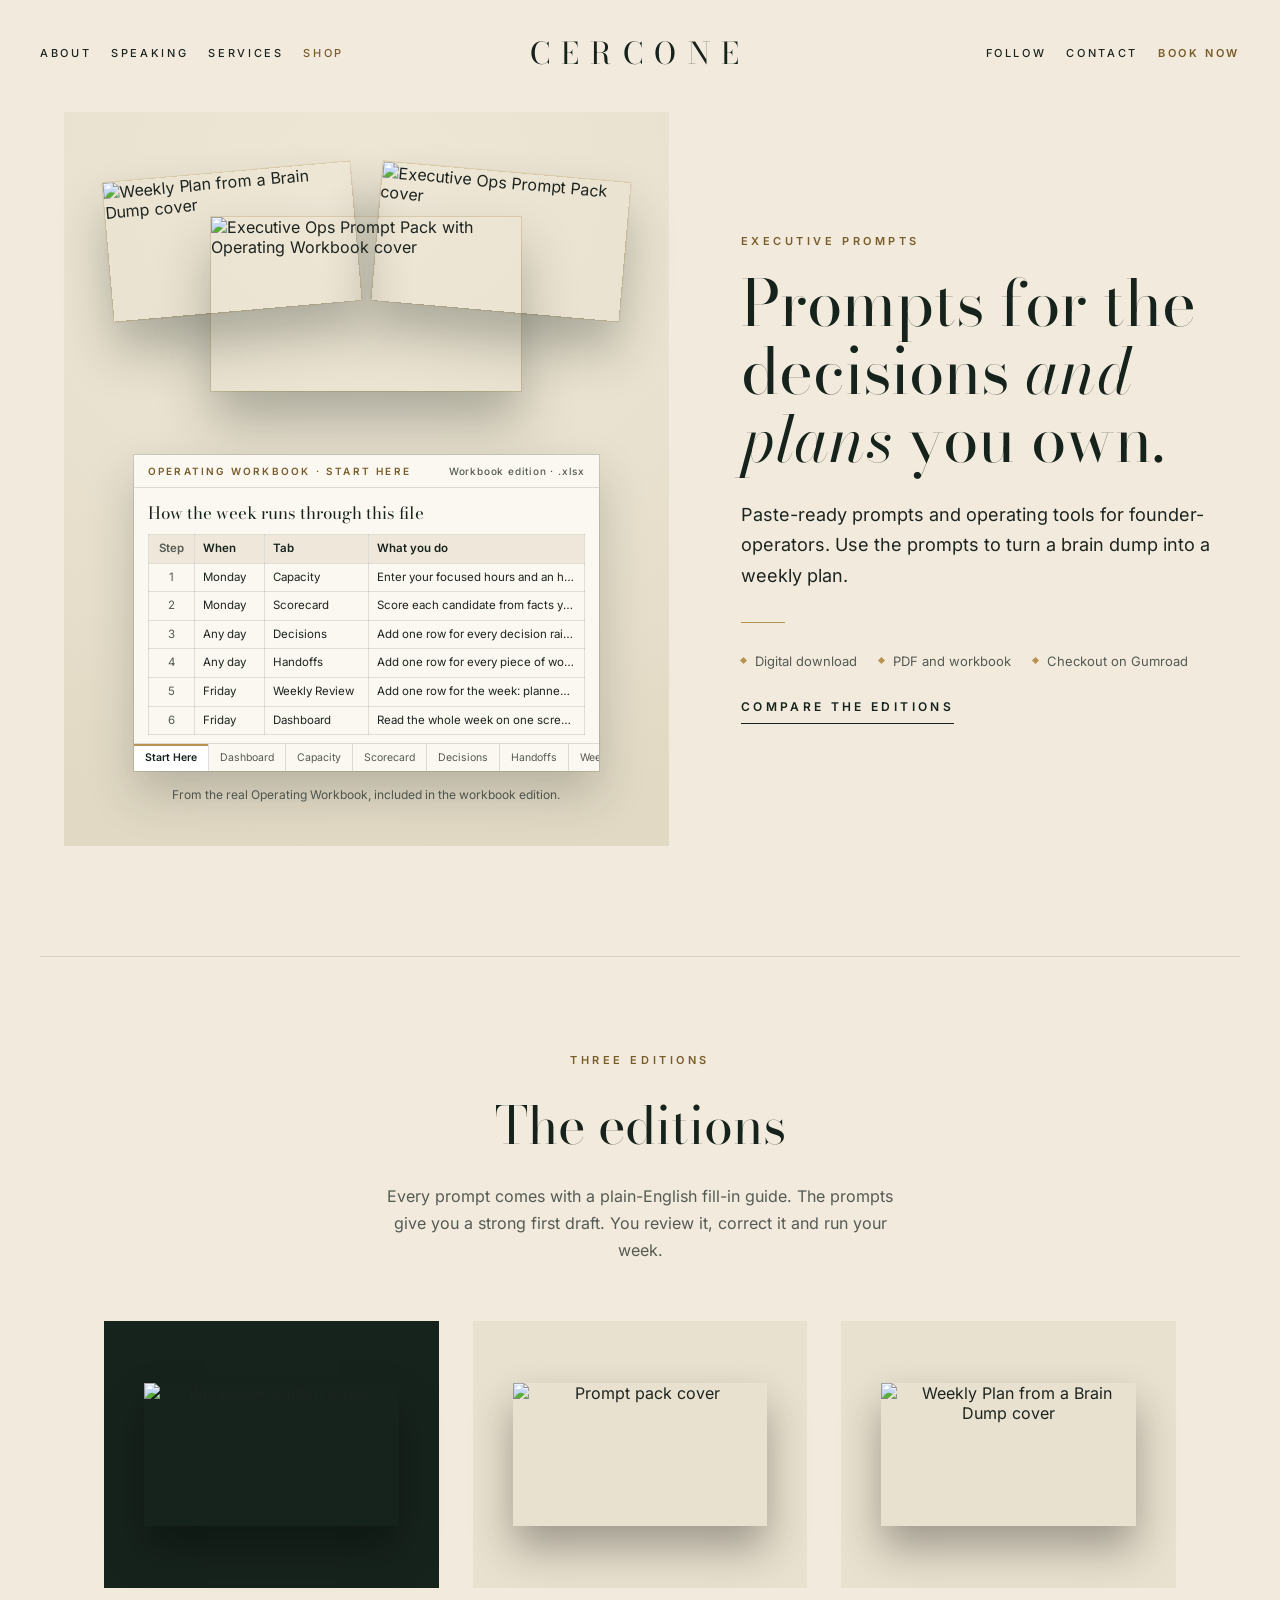
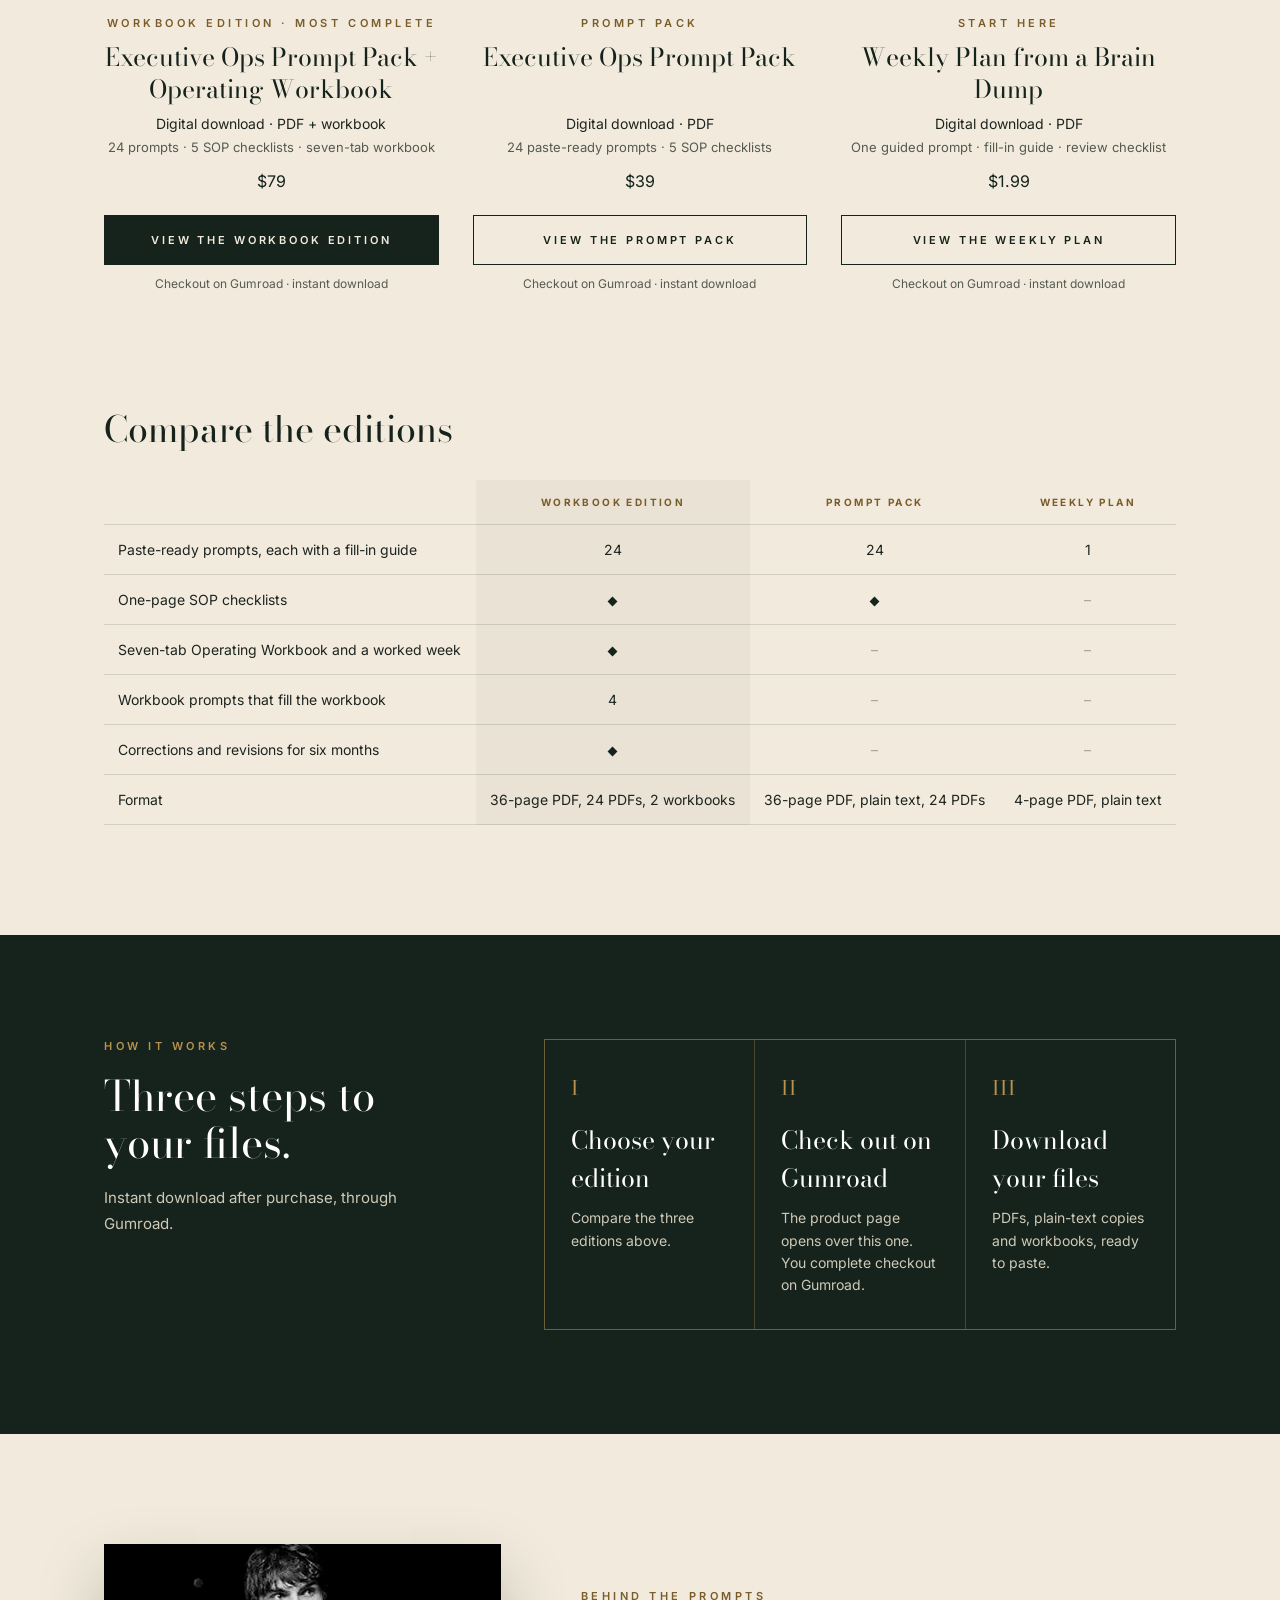
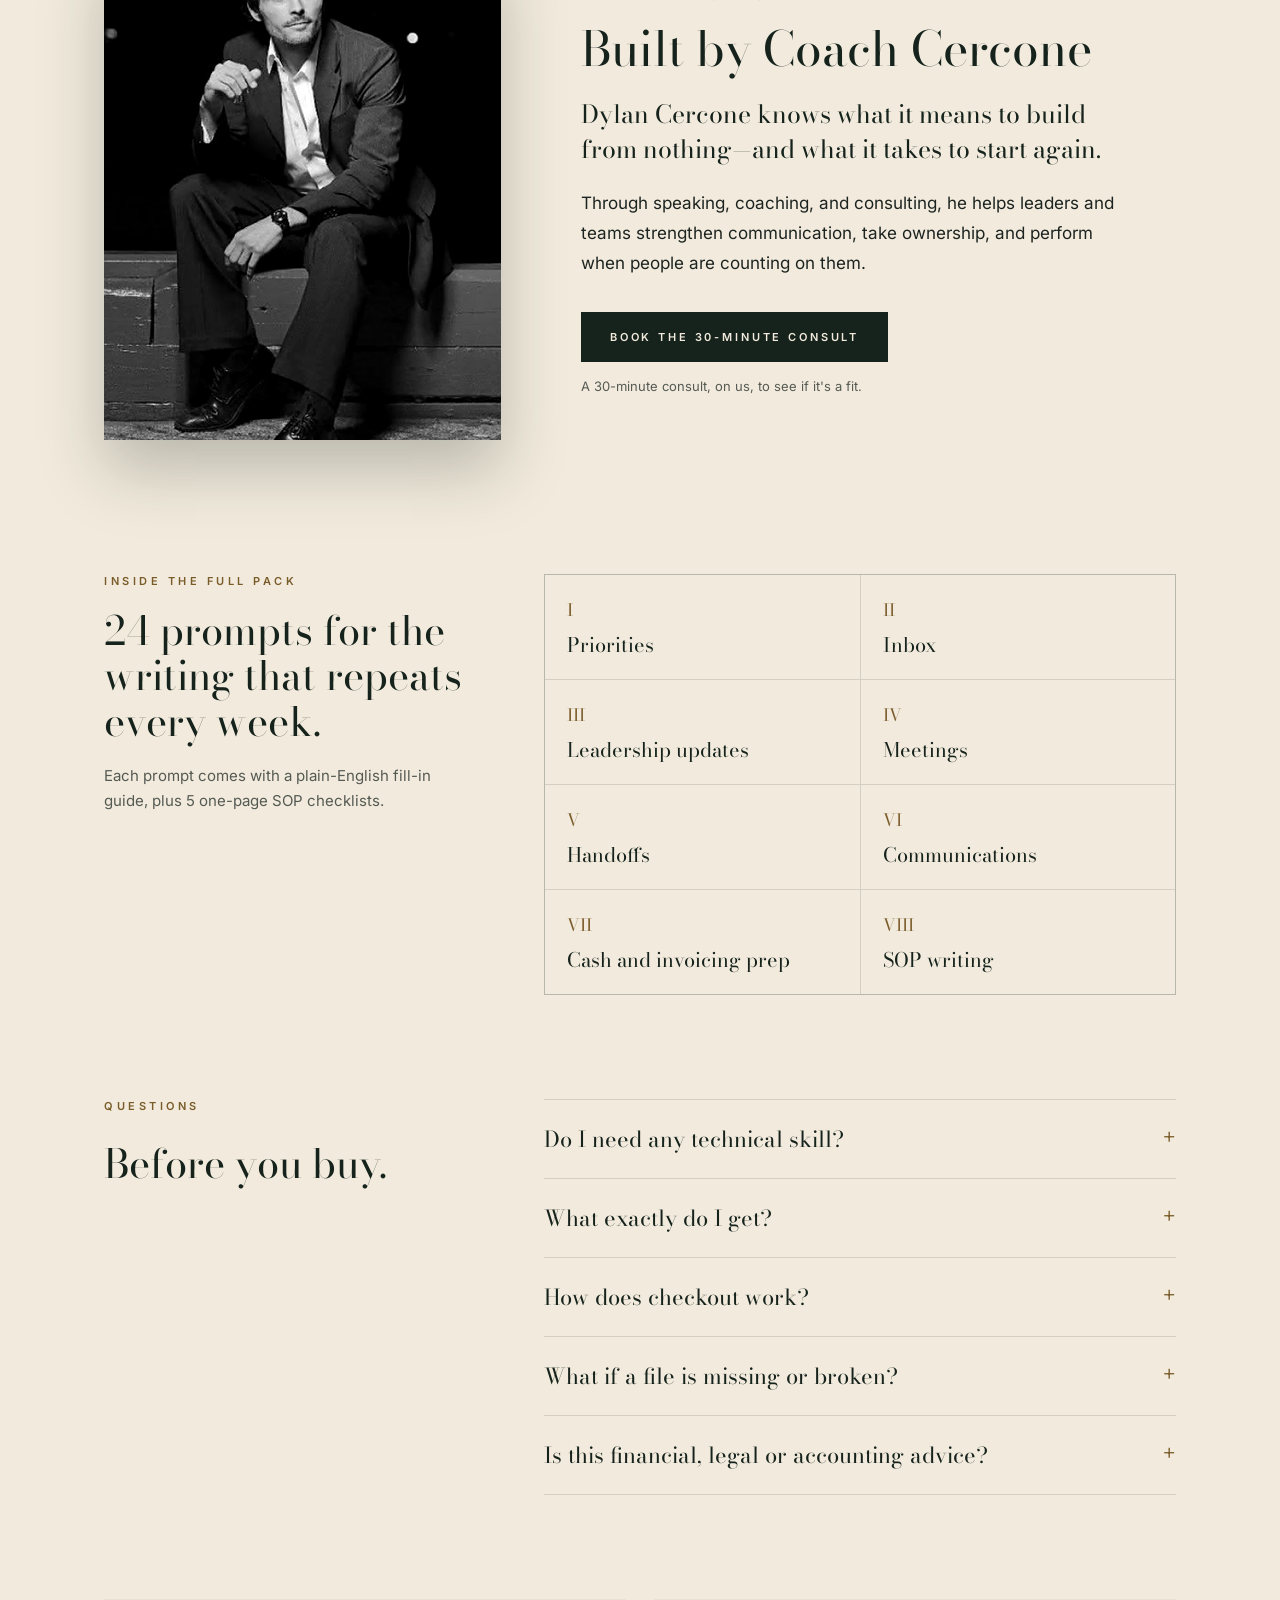
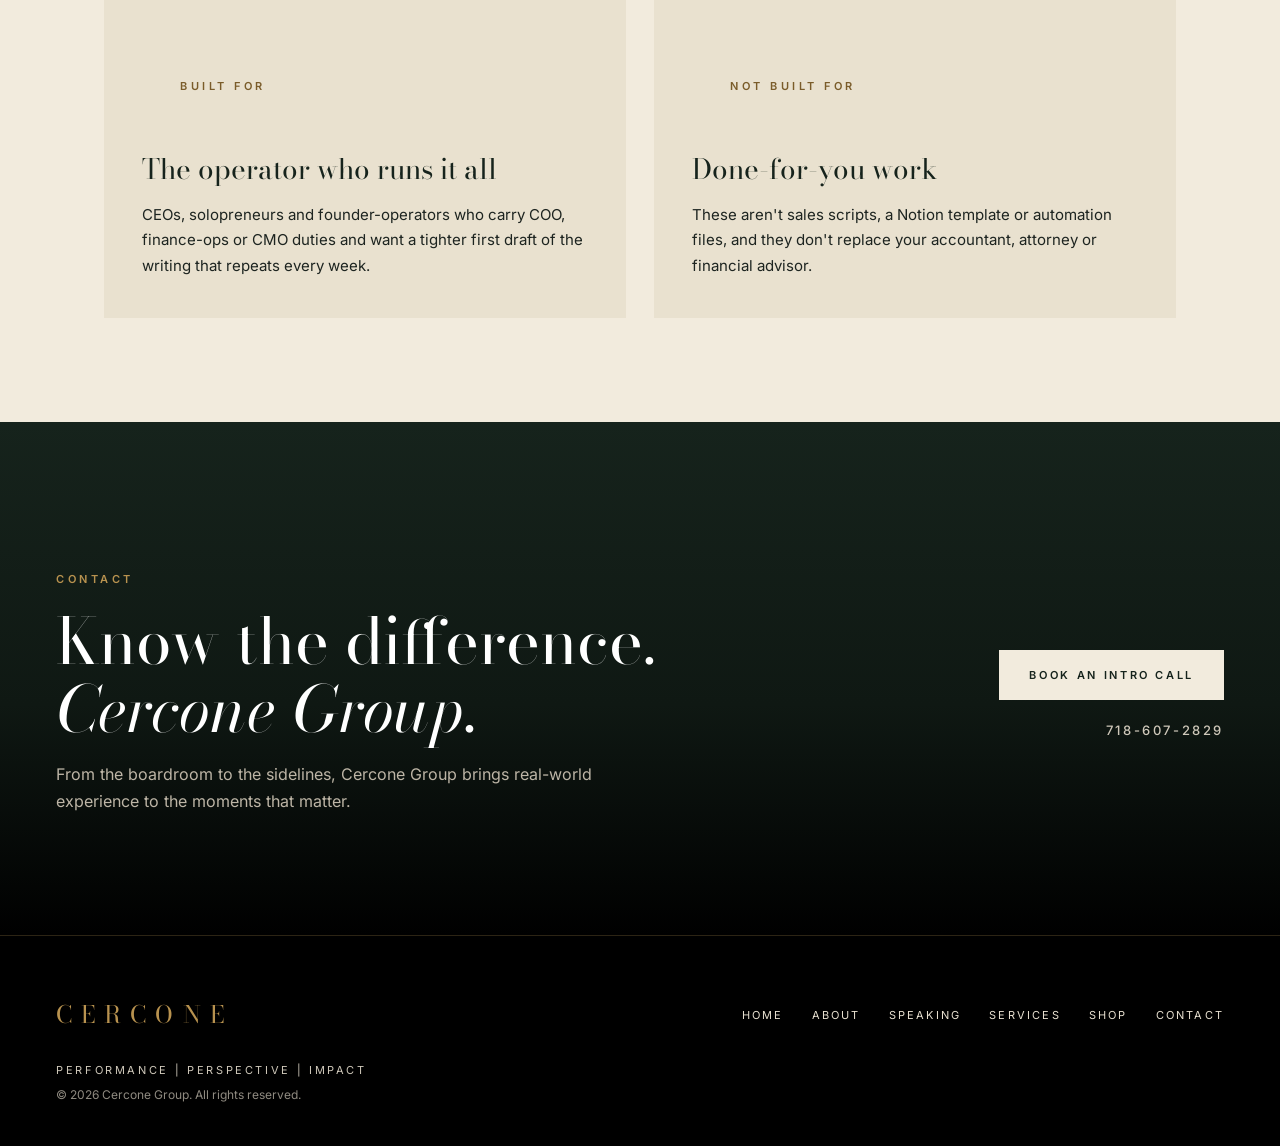
==== commit 310d2539: "Launch the Executive Prompts shop at /promptpacks Latest reviewed page (labels fixed, preview switch" ====
--- a/promptpacks/index.html
+++ b/promptpacks/index.html
@@ -19,8 +19,9 @@
 <link rel="preload" href="../assets/fonts/bodoni-moda.woff2" as="font" type="font/woff2" crossorigin>
 <link rel="stylesheet" href="../assets/style.css">
 <link rel="stylesheet" href="../assets/shop.css">
-<script>/* Black Friday prices show until Mon Nov 30, 2026, 11:59 PM ET (12:00 AM ET Dec 1 = 05:00 UTC), then the regular prices return on their own. Preview: ?prices=1 regular, ?sale=1 sale. */
-(function(q,h){var end=Date.UTC(2026,11,1,5,0,0),m=/[?&]prices=1/.test(q)?'prices':(/[?&]sale=1/.test(q)||Date.now()<end)?'sale':'prices';h.className+=' '+m})(location.search,document.documentElement);</script>
+<script>/* Black Friday prices show until Mon Nov 30, 2026, 11:59 PM ET (12:00 AM ET Dec 1 = 05:00 UTC), then the regular prices return on their own. The preview switches (?prices=1 regular, ?sale=1 sale) work only on a local preview (localhost), never on the live site. */
+window.ppMode=function(q,host,now){var end=Date.UTC(2026,11,1,5,0,0),local=/^(localhost|127\.0\.0\.1|\[::1\])$/.test(host)||/\.localhost$/.test(host);if(local&&/[?&]prices=1/.test(q))return 'prices';if(local&&/[?&]sale=1/.test(q))return 'sale';return now<end?'sale':'prices'};
+document.documentElement.className+=' '+window.ppMode(location.search,location.hostname,Date.now());</script>
 </head>
 <body id="top" class="pp">
 
@@ -67,7 +68,7 @@
   </figure>
 
   <div class="tx">
-    <div class="lab">Executive Prompts · Edition 1.5</div>
+    <div class="lab">Executive Prompts</div>
     <h1>Prompts for the decisions <i>and plans</i> you own.</h1>
     <p class="k">Paste-ready prompts and operating tools for founder-operators. Use the prompts to turn a brain dump into a weekly plan.</p>
     <div class="rule"></div>
@@ -78,7 +79,7 @@
 
 <section class="eds pw" id="editions">
   <div class="hd">
-    <div class="lab">Edition 1.5 · November 2026</div>
+    <div class="lab">Three editions</div>
     <h2>The editions</h2>
     <p>Every prompt comes with a plain-English fill-in guide. The prompts give you a strong first draft. You review it, correct it and run your week.</p>
   </div>
@@ -110,7 +111,7 @@
       <h3>Weekly Plan from a Brain Dump</h3>
       <p class="fm">Digital download · PDF</p>
       <p class="sp">One guided prompt · fill-in guide · review checklist</p>
-      <p class="price"><span>On us</span></p>
+      <p class="price"><span>$1.99</span></p>
       <div class="go"><a class="pbtn" href="https://executiveprompt.gumroad.com/l/guczc">View the weekly plan</a><p class="nt">Checkout on Gumroad · instant download</p></div>
     </article>
 
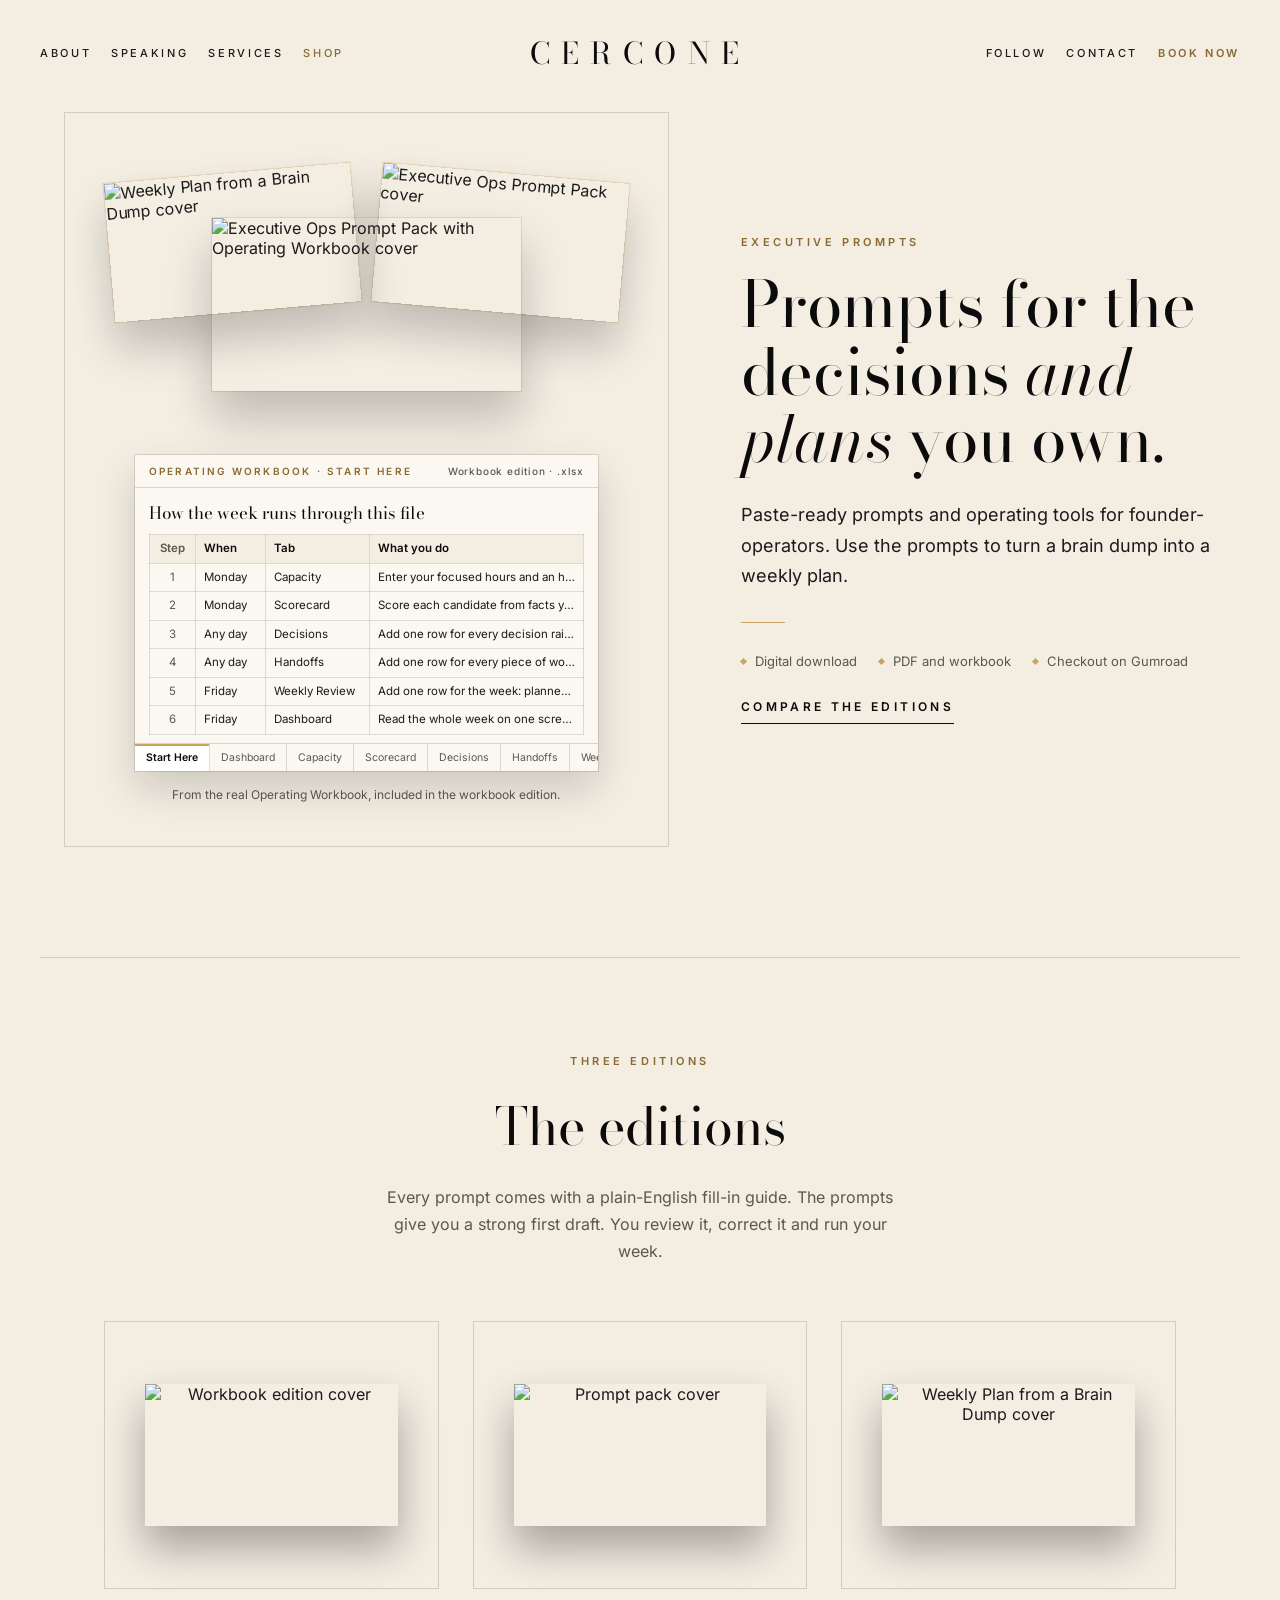
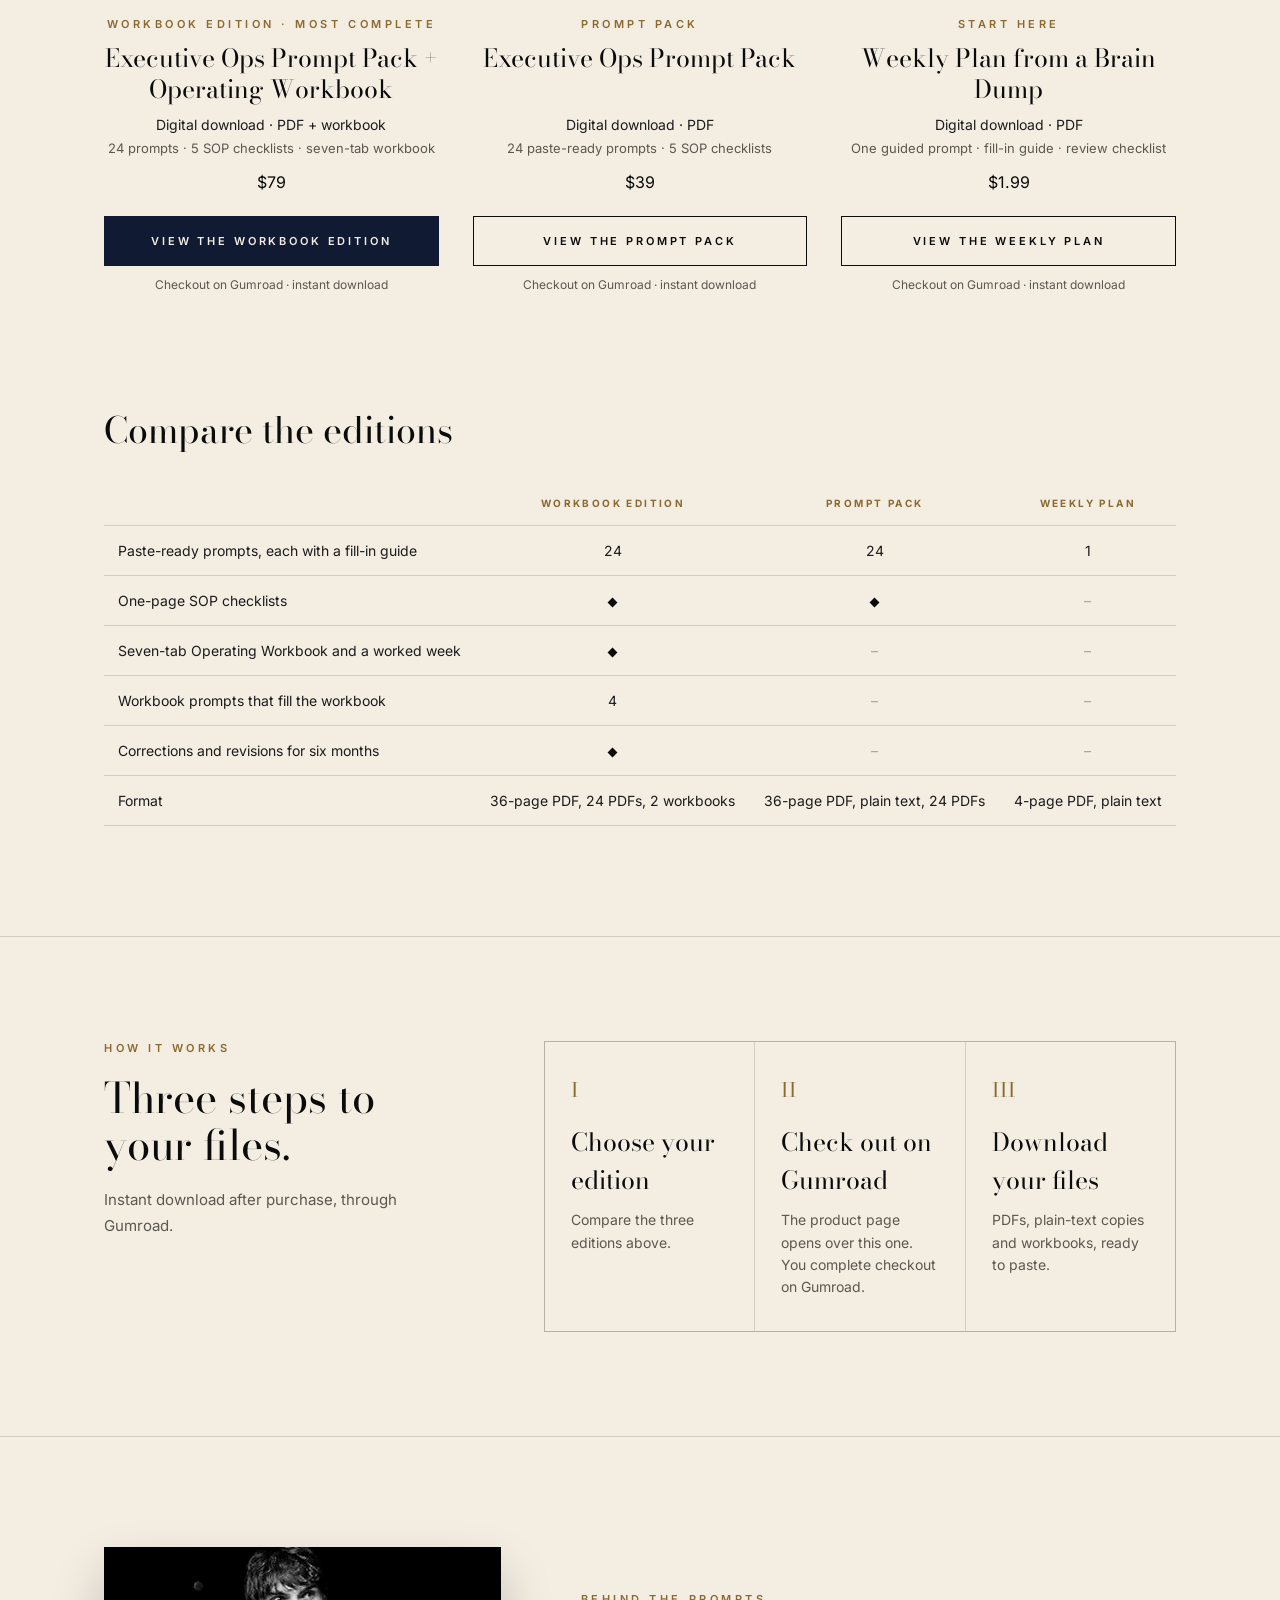
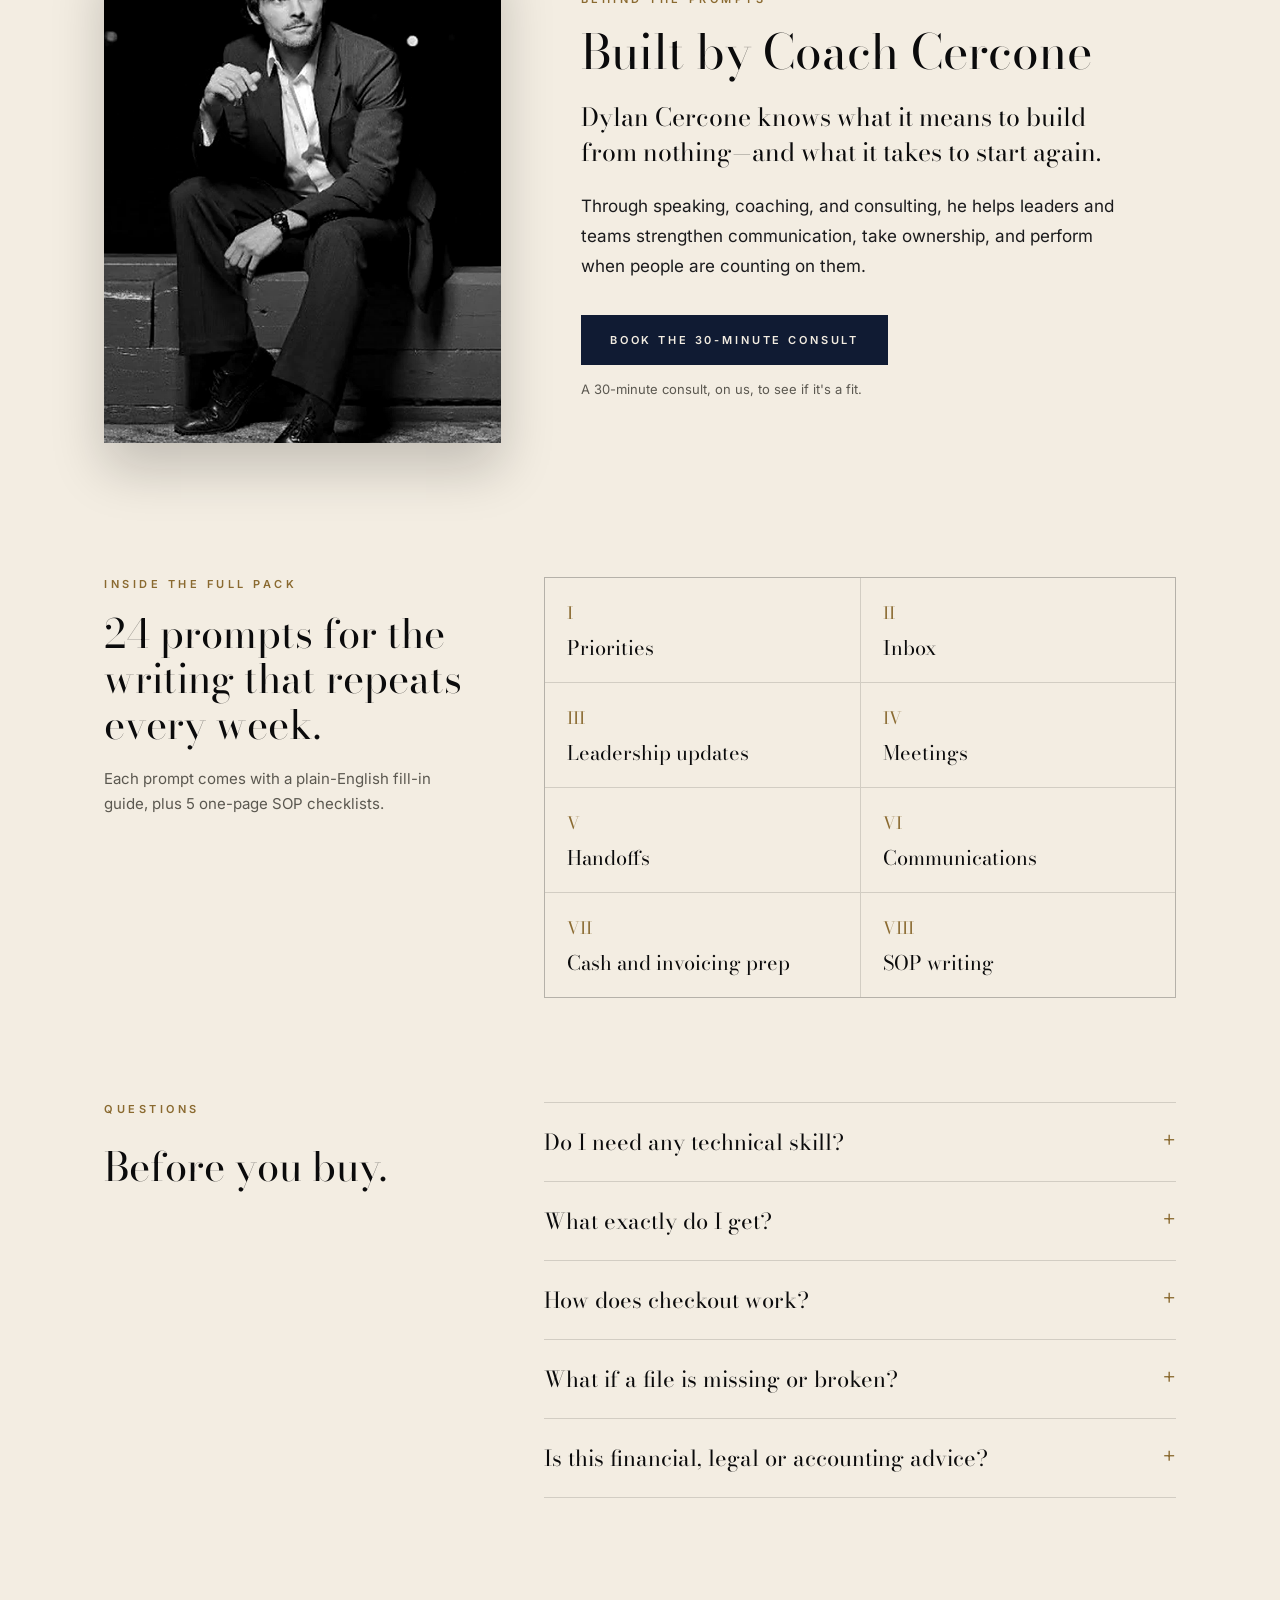
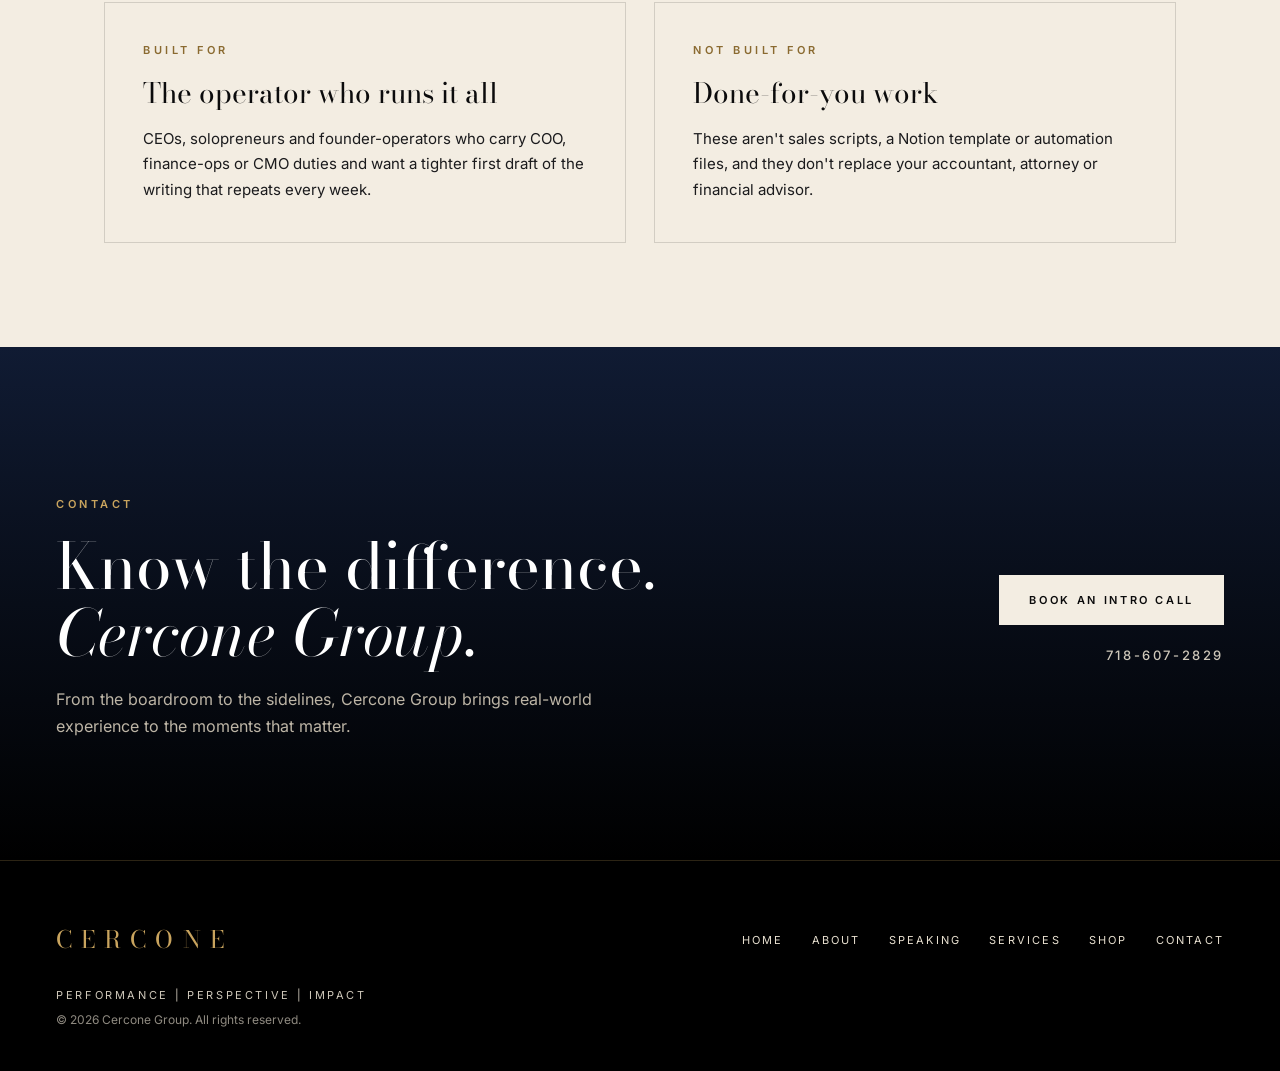
==== commit 0429d4ad: "Shop palette v2: one ivory canvas with the main site's ink, navy and gold (preview, not live) Navy o" ====
--- a/promptpacks/index.html
+++ b/promptpacks/index.html
@@ -13,7 +13,7 @@
 <meta property="og:url" content="https://www.cerconegroup.com/promptpacks/">
 <meta property="og:image" content="https://public-files.gumroad.com/02jqmijx5v7s9ceg31zlv1kpfx5g">
 <meta name="twitter:card" content="summary_large_image">
-<meta name="theme-color" content="#f2ebdd">
+<meta name="theme-color" content="#f3ede2">
 <link rel="icon" type="image/png" sizes="32x32" href="../assets/img/favicon-32.png">
 <link rel="apple-touch-icon" href="../assets/img/favicon.png">
 <link rel="preload" href="../assets/fonts/bodoni-moda.woff2" as="font" type="font/woff2" crossorigin>
--- a/assets/shop.css
+++ b/assets/shop.css
@@ -1,5 +1,6 @@
+/* Palette v2 (Thu Nov 26, 2026, C.C., on Alpha's pick after Dylan's 1:42 AM note): one ivory canvas with the main site's ink, navy and gold. Navy only for the sale strip, primary buttons and the closing contact/footer. Gold is a small accent. No green-black panels, no tinted backgrounds. */
 /* /promptpacks · Direction A2 look on cerconegroup.com (Dylan's pick, Nov 25, 2026, 12:48 PM; faceless rule retired 12:56 PM). Loads after style.css. Everything is scoped to body.pp. Chloe. */
-body.pp{--iv:#f2ebdd;--iv2:#e9e1cf;--iv3:#e2d9c4;--gb:#16231c;--gb2:#0f1813;--au:#b8924f;--au2:#7a5c2a;--tx:#1d2420;--mu:#555a53;--ln:rgba(22,35,28,.14);background:var(--iv);color:var(--tx)}
+body.pp{--iv:#f3ede2;--iv2:#f3ede2;--iv3:#f3ede2;--gb:#0b0b0c;--nv:#101b33;--nv2:#0d1629;--au:#c9a45e;--au2:#8a6a30;--tx:#1b1b1d;--mu:#5b5850;--ln:rgba(11,11,12,.14);background:var(--iv);color:var(--tx)}
 body.pp h1,body.pp h2,body.pp h3,body.pp h4{font-family:'Bodoni Moda',serif;font-weight:400}
 body.pp .lab{color:var(--au2);letter-spacing:.32em}
 .pw{max-width:1200px;margin:0 auto;padding:0 64px}
@@ -13,9 +14,9 @@
 html.sale .salebar.sale-only{display:block!important}
 .price{display:none}
 html.prices .price,html.sale .price{display:block}
-.salebar{background:var(--gb);color:var(--iv);text-align:center;font-size:11px;letter-spacing:.2em;font-weight:600;text-transform:uppercase;padding:11px 18px}
+.salebar{background:var(--nv);color:var(--iv);text-align:center;font-size:11px;letter-spacing:.2em;font-weight:600;text-transform:uppercase;padding:11px 18px}
 .salebar b{color:var(--au)}
-.salebar .tagpv{display:inline-block;background:var(--au);color:var(--gb);padding:2px 9px;margin-right:12px}
+.salebar .tagpv{display:inline-block;background:var(--au);color:var(--nv);padding:2px 9px;margin-right:12px}
 
 /* the site header, on ivory */
 body.pp header{position:relative;max-width:1440px;margin:0 auto}
@@ -37,22 +38,22 @@
 .dl span::before{content:"";width:5px;height:5px;background:var(--au);transform:rotate(45deg)}
 .cta{display:inline-block;font-size:12px;letter-spacing:.28em;font-weight:600;text-transform:uppercase;color:var(--gb);padding:0 0 9px;border-bottom:1px solid var(--gb);transition:color .2s,border-color .2s}
 .cta:hover{color:var(--au2);border-bottom-color:var(--au)}
-.stage{background:radial-gradient(120% 90% at 50% 10%,#efe7d6 0%,var(--iv2) 55%,var(--iv3) 100%);padding:54px 44px 44px;position:relative}
+.stage{background:transparent;border:1px solid var(--ln);padding:54px 44px 44px;position:relative}
 .still{position:relative;aspect-ratio:100/58}
-.still figure{position:absolute;box-shadow:0 30px 50px rgba(22,35,28,.30),0 0 0 1px rgba(184,146,79,.28)}
+.still figure{position:absolute;box-shadow:0 26px 44px rgba(11,11,12,.22),0 0 0 1px rgba(201,164,94,.30)}
 .still figure img{width:100%;height:auto}
 .still .c1{left:20%;width:60%;top:17%;z-index:3}
 .still .c2{left:0;width:48%;top:2%;z-index:2;transform:rotate(-5deg)}
 .still .c3{right:0;width:48%;top:2%;z-index:1;transform:rotate(5deg)}
-.crop{position:relative;z-index:4;margin:-2% 5% 0;background:#fbf8f1;box-shadow:0 22px 44px rgba(22,35,28,.22),0 0 0 1px rgba(22,35,28,.12)}
+.crop{position:relative;z-index:4;margin:-2% 5% 0;background:#fbf8f1;box-shadow:0 18px 38px rgba(11,11,12,.16),0 0 0 1px rgba(11,11,12,.12)}
 .crop .bar{display:flex;justify-content:space-between;align-items:center;gap:12px;padding:10px 14px;border-bottom:1px solid var(--ln);font-size:10px;letter-spacing:.22em;font-weight:600;text-transform:uppercase;color:var(--au2)}
 .crop .bar span{white-space:nowrap}
 .crop .bar span:last-child{color:var(--mu);letter-spacing:.08em;text-transform:none;font-weight:500}
 .crop .t{padding:12px 14px 8px}
 .crop .t b{display:block;font-family:'Bodoni Moda',serif;font-weight:400;font-size:17px;color:var(--gb);margin-bottom:8px}
 .crop table{width:100%;border-collapse:collapse;table-layout:fixed;font-size:11.5px;line-height:1.35}
-.crop th,.crop td{border:1px solid rgba(22,35,28,.12);padding:6px 8px;text-align:left;white-space:nowrap;overflow:hidden;text-overflow:ellipsis;color:var(--tx)}
-.crop th{background:#efe8da;font-weight:600;color:var(--gb)}
+.crop th,.crop td{border:1px solid rgba(11,11,12,.12);padding:6px 8px;text-align:left;white-space:nowrap;overflow:hidden;text-overflow:ellipsis;color:var(--tx)}
+.crop th{background:#f3ede2;font-weight:600;color:var(--gb)}
 .crop col.s{width:46px}.crop col.w{width:70px}.crop col.tb{width:104px}
 .crop td:first-child,.crop th:first-child{text-align:center;color:var(--mu)}
 .crop .tabs{display:flex;border-top:1px solid var(--ln);font-size:10.5px;color:var(--mu);overflow:hidden;white-space:nowrap}
@@ -67,8 +68,8 @@
 .eds .hd p{font-size:16px;line-height:1.7;color:var(--mu);max-width:520px;margin:18px auto 0}
 .items{display:grid;grid-template-columns:repeat(3,minmax(0,1fr));gap:34px;padding-bottom:110px}
 .item{display:flex;flex-direction:column;text-align:center}
-.item .tile{background:var(--iv2);aspect-ratio:5/4;display:flex;align-items:center;justify-content:center;padding:12%}
-.item.lead .tile{background:var(--gb)}
+.item .tile{background:transparent;border:1px solid var(--ln);aspect-ratio:5/4;display:flex;align-items:center;justify-content:center;padding:12%}
+.item.lead .tile{background:transparent}
 .item .tile img{width:100%;height:auto;box-shadow:0 22px 40px rgba(0,0,0,.32);transition:transform .4s}
 .item:hover .tile img{transform:translateY(-5px)}
 .item .lab{margin-top:28px}
@@ -80,9 +81,9 @@
 .item .price .bf{font-size:10px;letter-spacing:.22em;font-weight:700;text-transform:uppercase;color:var(--au2);margin-left:10px}
 .item .go{margin-top:auto;padding-top:24px}
 .pbtn{display:block;border:1px solid var(--gb);color:var(--gb);font-size:11px;letter-spacing:.26em;font-weight:600;text-transform:uppercase;padding:17px 18px;text-align:center;transition:background .2s,color .2s}
-.pbtn:hover{background:var(--gb);color:var(--iv)}
-.pbtn.solid,.item.lead .pbtn{background:var(--gb);color:var(--iv)}
-.pbtn.solid:hover,.item.lead .pbtn:hover{background:#24382d}
+.pbtn:hover{background:var(--nv);border-color:var(--nv);color:var(--iv)}
+.pbtn.solid,.item.lead .pbtn{background:var(--nv);border-color:var(--nv);color:var(--iv)}
+.pbtn.solid:hover,.item.lead .pbtn:hover{background:#1b2a4a}
 .item .nt{font-size:12px;color:var(--mu);margin-top:11px}
 
 /* compare */
@@ -96,24 +97,24 @@
 .compare th:first-child,.compare td:first-child{text-align:left}
 .compare td.y::before{content:"";display:inline-block;width:7px;height:7px;background:var(--gb);transform:rotate(45deg)}
 .compare td.o{color:#a9a395}
-.compare .lc{background:rgba(22,35,28,.045)}
+.compare .lc{background:transparent}
 
 /* dark band: how it works */
-.how{background:var(--gb);color:var(--iv);padding:104px 0}
+.how{background:transparent;color:var(--tx);padding:104px 0;border-top:1px solid var(--ln);border-bottom:1px solid var(--ln)}
 .how .in{display:grid;grid-template-columns:360px minmax(0,1fr);gap:80px}
-body.pp .how .lab{color:var(--au)}
-.how h2{font-size:42px;line-height:1.12;color:#fff;margin-top:20px}
-.how .side p{font-size:15px;line-height:1.7;color:#cfc9b8;margin-top:18px}
-.steps{display:grid;grid-template-columns:repeat(3,1fr);gap:1px;background:rgba(184,146,79,.32);border:1px solid rgba(184,146,79,.32)}
-.steps div{background:var(--gb);padding:32px 26px}
-.steps .n{font-family:'Bodoni Moda',serif;font-size:20px;color:var(--au)}
-.steps h4{font-size:25px;color:#fff;margin:18px 0 10px}
-.steps p{font-size:14px;line-height:1.6;color:#cfc9b8}
+body.pp .how .lab{color:var(--au2)}
+.how h2{font-size:42px;line-height:1.12;color:var(--gb);margin-top:20px}
+.how .side p{font-size:15px;line-height:1.7;color:var(--mu);margin-top:18px}
+.steps{display:grid;grid-template-columns:repeat(3,1fr);gap:1px;background:var(--ln);border:1px solid var(--ln)}
+.steps div{background:var(--iv);padding:32px 26px}
+.steps .n{font-family:'Bodoni Moda',serif;font-size:20px;color:var(--au2)}
+.steps h4{font-size:25px;color:var(--gb);margin:18px 0 10px}
+.steps p{font-size:14px;line-height:1.6;color:var(--mu)}
 
 /* built by Coach Cercone */
 .author{padding:110px 0 30px}
 .author .in{display:grid;grid-template-columns:minmax(0,.8fr) minmax(0,1.2fr);gap:80px;align-items:center}
-.author .ph{aspect-ratio:4/5;overflow:hidden;background:#111;box-shadow:0 30px 60px rgba(22,35,28,.25)}
+.author .ph{aspect-ratio:4/5;overflow:hidden;background:#111;box-shadow:0 26px 50px rgba(11,11,12,.20)}
 .author .ph img{width:100%;height:100%;object-fit:cover;object-position:50% 18%;filter:grayscale(1) contrast(1.08)}
 .author h2{font-size:48px;line-height:1.08;color:var(--gb);margin-top:20px}
 .author p{font-size:17px;line-height:1.75;margin-top:22px;max-width:560px}
@@ -145,14 +146,12 @@
 
 /* fit */
 .fitp{display:grid;grid-template-columns:1fr 1fr;gap:28px;padding-bottom:104px}
-.fitp div{background:var(--iv2);padding:40px 38px}
+.fitp>div{background:transparent;border:1px solid var(--ln);padding:40px 38px}
 .fitp h4{font-size:28px;color:var(--gb);margin:14px 0 12px}
 .fitp p{font-size:15px;line-height:1.7}
 
-/* the site's contact block and footer, in green-black */
-body.pp .close{background:linear-gradient(180deg,var(--gb) 0%,var(--gb2) 55%,#000 100%)}
+/* the site's contact block and footer: the main site's own navy from style.css; only the gold label and monogram are set here */
 body.pp .close .lab{color:var(--au)}
-body.pp .close .btn{background:var(--iv);color:var(--gb)}
 body.pp footer .mono{color:var(--au)}
 
 /* phone bar */
@@ -171,7 +170,7 @@
  body.pp.open .menu-btn{color:#e8e0d0}
  .pphero{grid-template-columns:minmax(0,1fr);gap:0;padding:0 0 64px}
  .stage{display:contents}
- .still{order:1;margin:0 16px;background:radial-gradient(120% 90% at 50% 10%,#efe7d6 0%,var(--iv2) 55%,var(--iv3) 100%);aspect-ratio:auto;height:0;padding-bottom:calc((100% - 32px) * .62)}
+ .still{order:1;margin:0 16px;background:transparent;border:1px solid var(--ln);aspect-ratio:auto;height:0;padding-bottom:calc((100% - 32px) * .62)}
  .still .c1{top:24%}.still .c2,.still .c3{top:10%}
  .still .c2{left:4%}.still .c3{right:4%}
  .pphero .tx{order:2;max-width:none;padding:40px 26px 0;text-align:center}
@@ -205,13 +204,13 @@
  .faq{padding-top:44px;padding-bottom:72px}
  body.pp .faq summary{font-size:19px}
  .fitp{grid-template-columns:minmax(0,1fr);padding-bottom:72px}
- .fitp div{padding:32px 26px}
+ .fitp>div{padding:32px 26px}
  body.pp footer{padding-bottom:120px}
- .bar-m{display:flex;position:fixed;left:0;right:0;bottom:0;z-index:50;align-items:center;justify-content:space-between;gap:12px;padding:12px 16px calc(12px + env(safe-area-inset-bottom));background:rgba(242,235,221,.97);border-top:1px solid rgba(22,35,28,.2);transform:translateY(110%);transition:transform .3s}
+ .bar-m{display:flex;position:fixed;left:0;right:0;bottom:0;z-index:50;align-items:center;justify-content:space-between;gap:12px;padding:12px 16px calc(12px + env(safe-area-inset-bottom));background:rgba(243,237,226,.97);border-top:1px solid rgba(11,11,12,.18);transform:translateY(110%);transition:transform .3s}
  .bar-m.show{transform:none}
  .bar-m span{font-size:12px;color:var(--mu);line-height:1.35}
  .bar-m span b{display:block;font-family:'Bodoni Moda',serif;font-weight:400;font-size:16px;color:var(--gb)}
- .bar-m .pbtn{background:var(--gb);color:var(--iv);padding:14px 16px;white-space:nowrap;font-size:10px}
+ .bar-m .pbtn{background:var(--nv);border-color:var(--nv);color:var(--iv);padding:14px 16px;white-space:nowrap;font-size:10px}
 }
 @media (max-width:700px){.compare .swipe{display:block}}
 @media (max-width:480px){.topics div{padding:18px 16px}.topics h4{font-size:17px}}
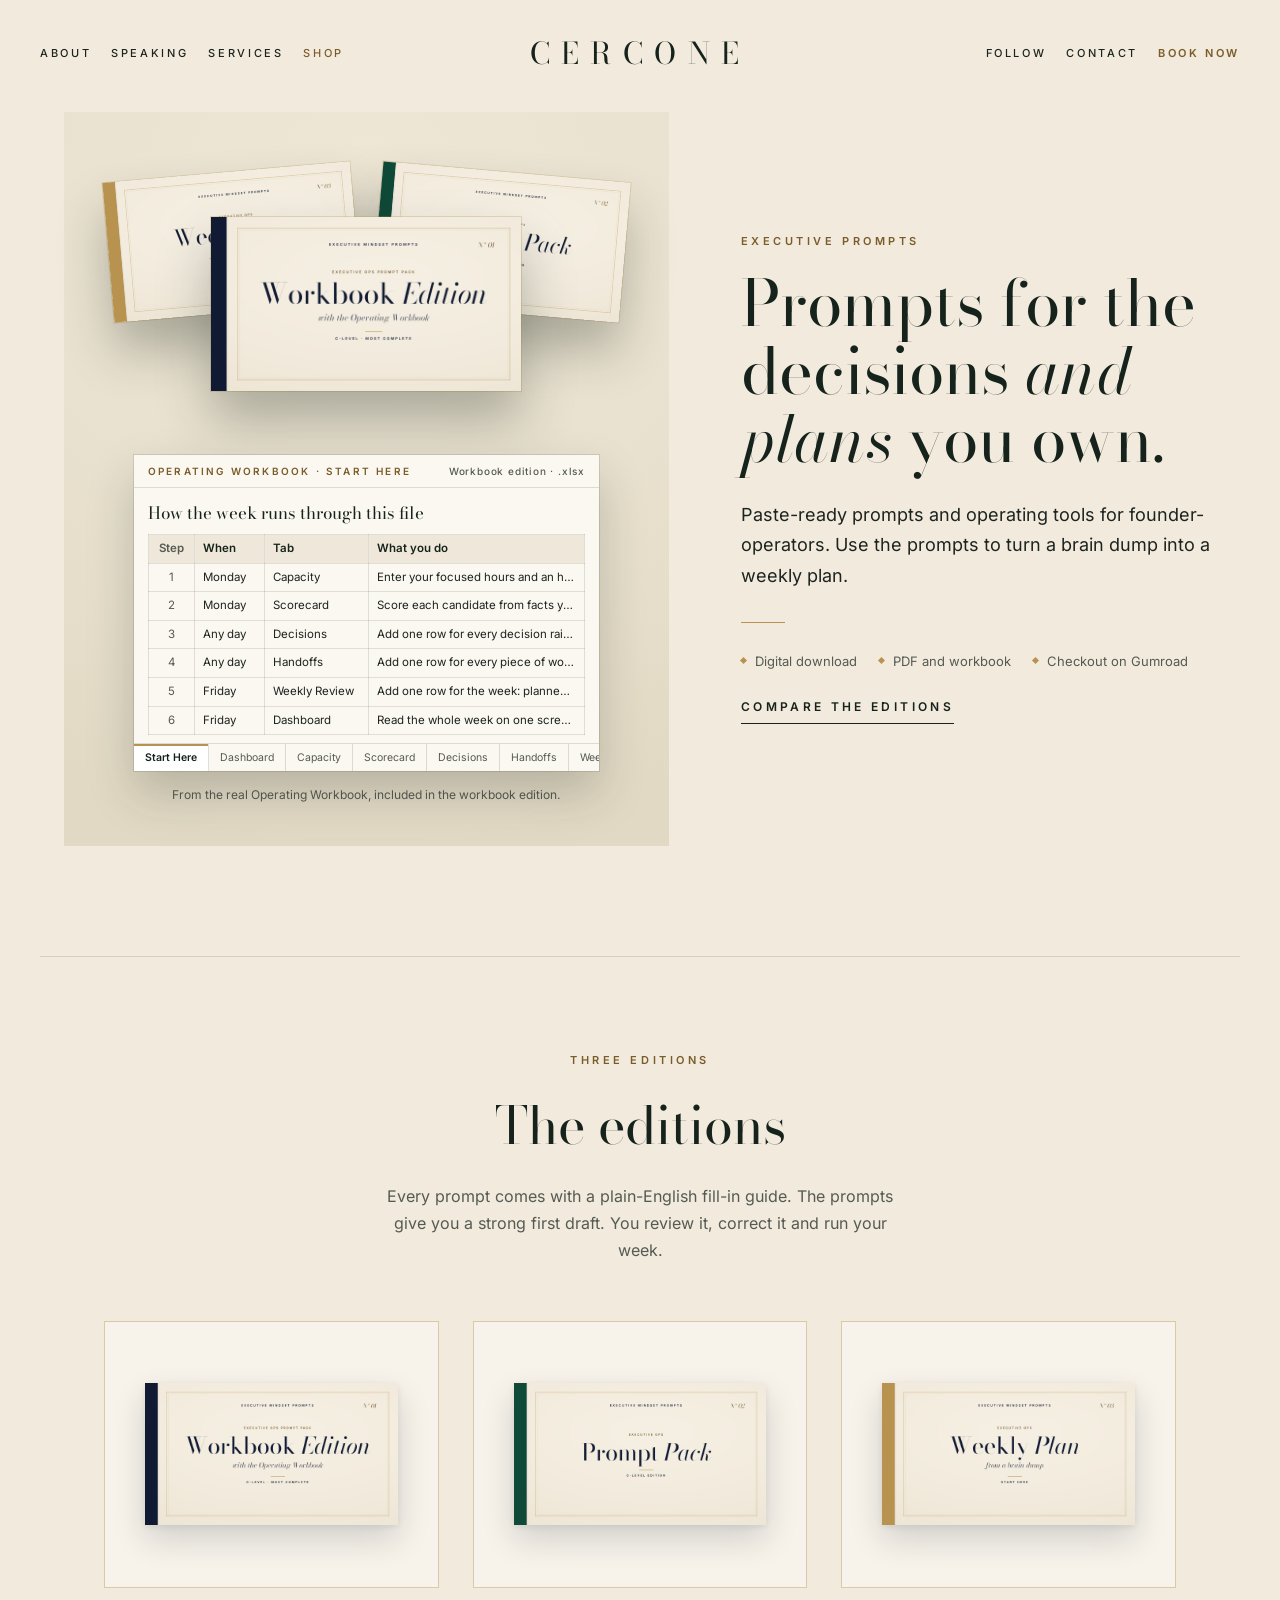
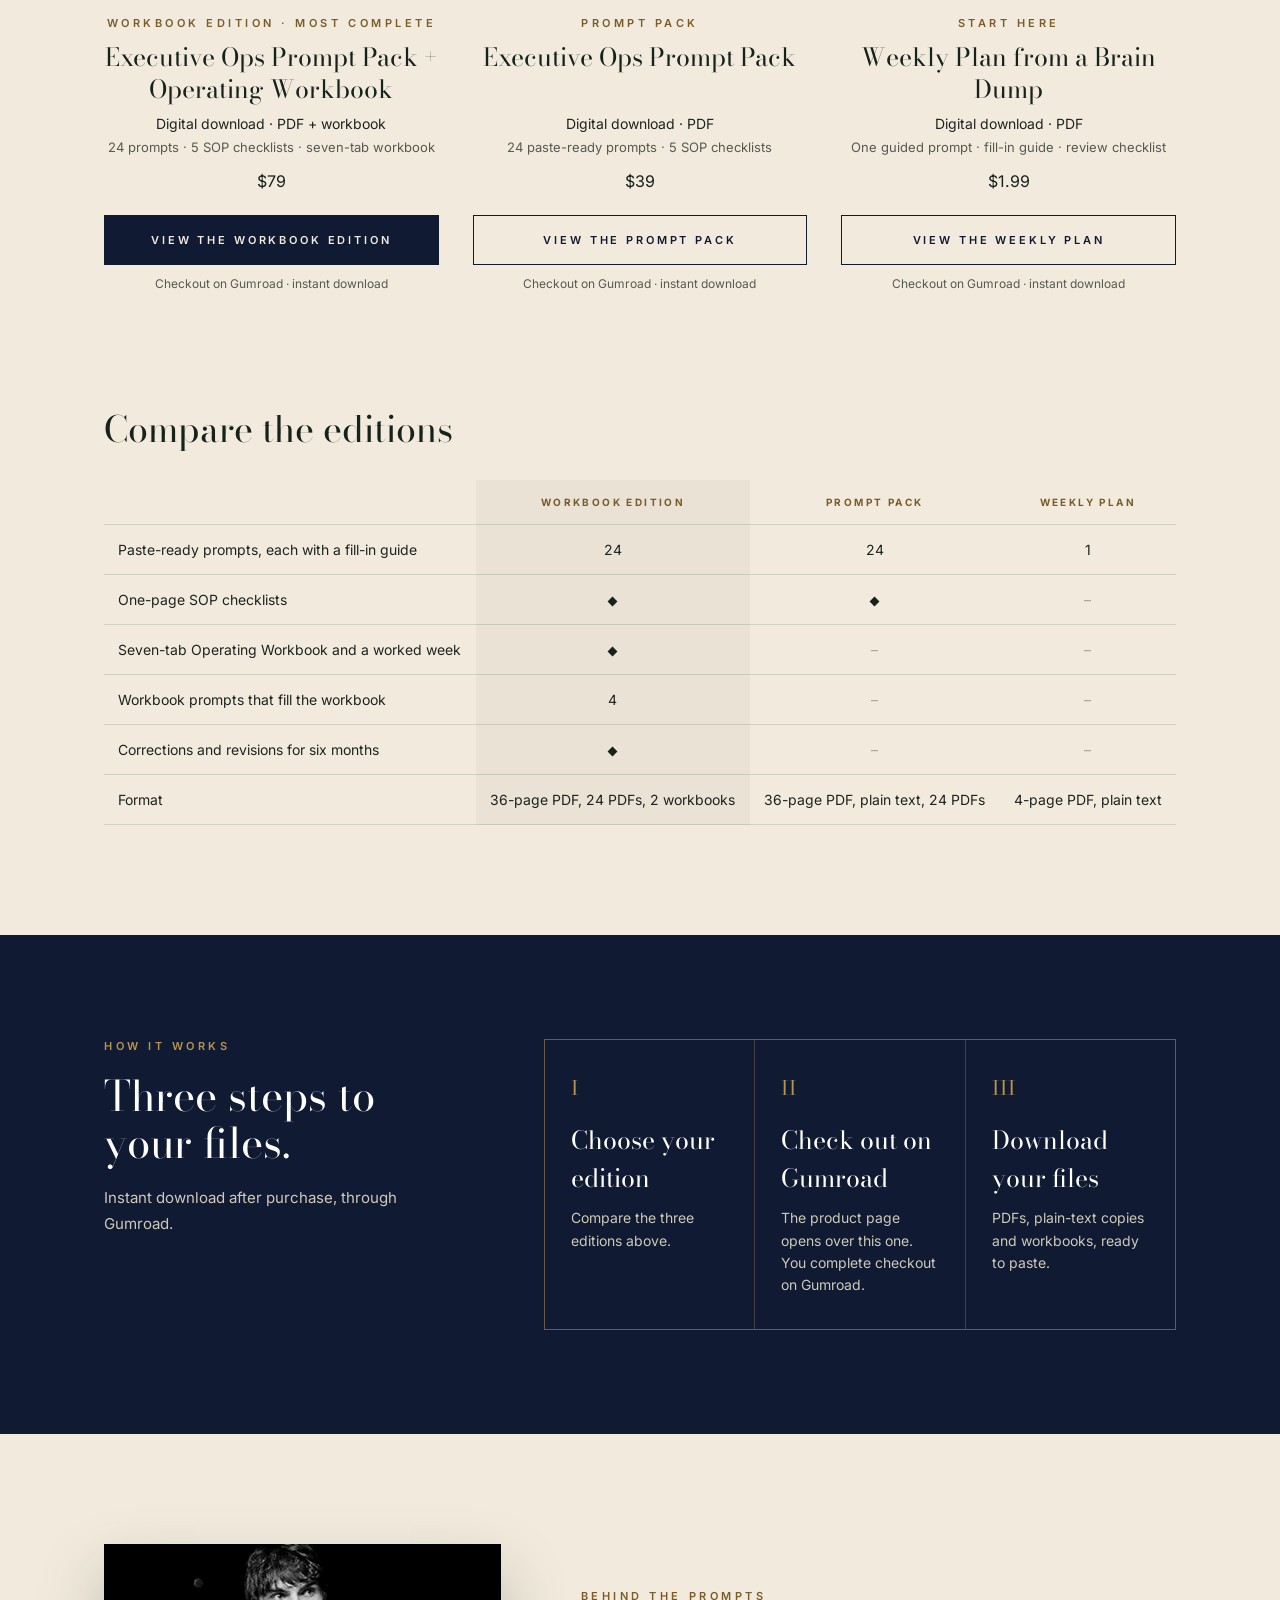
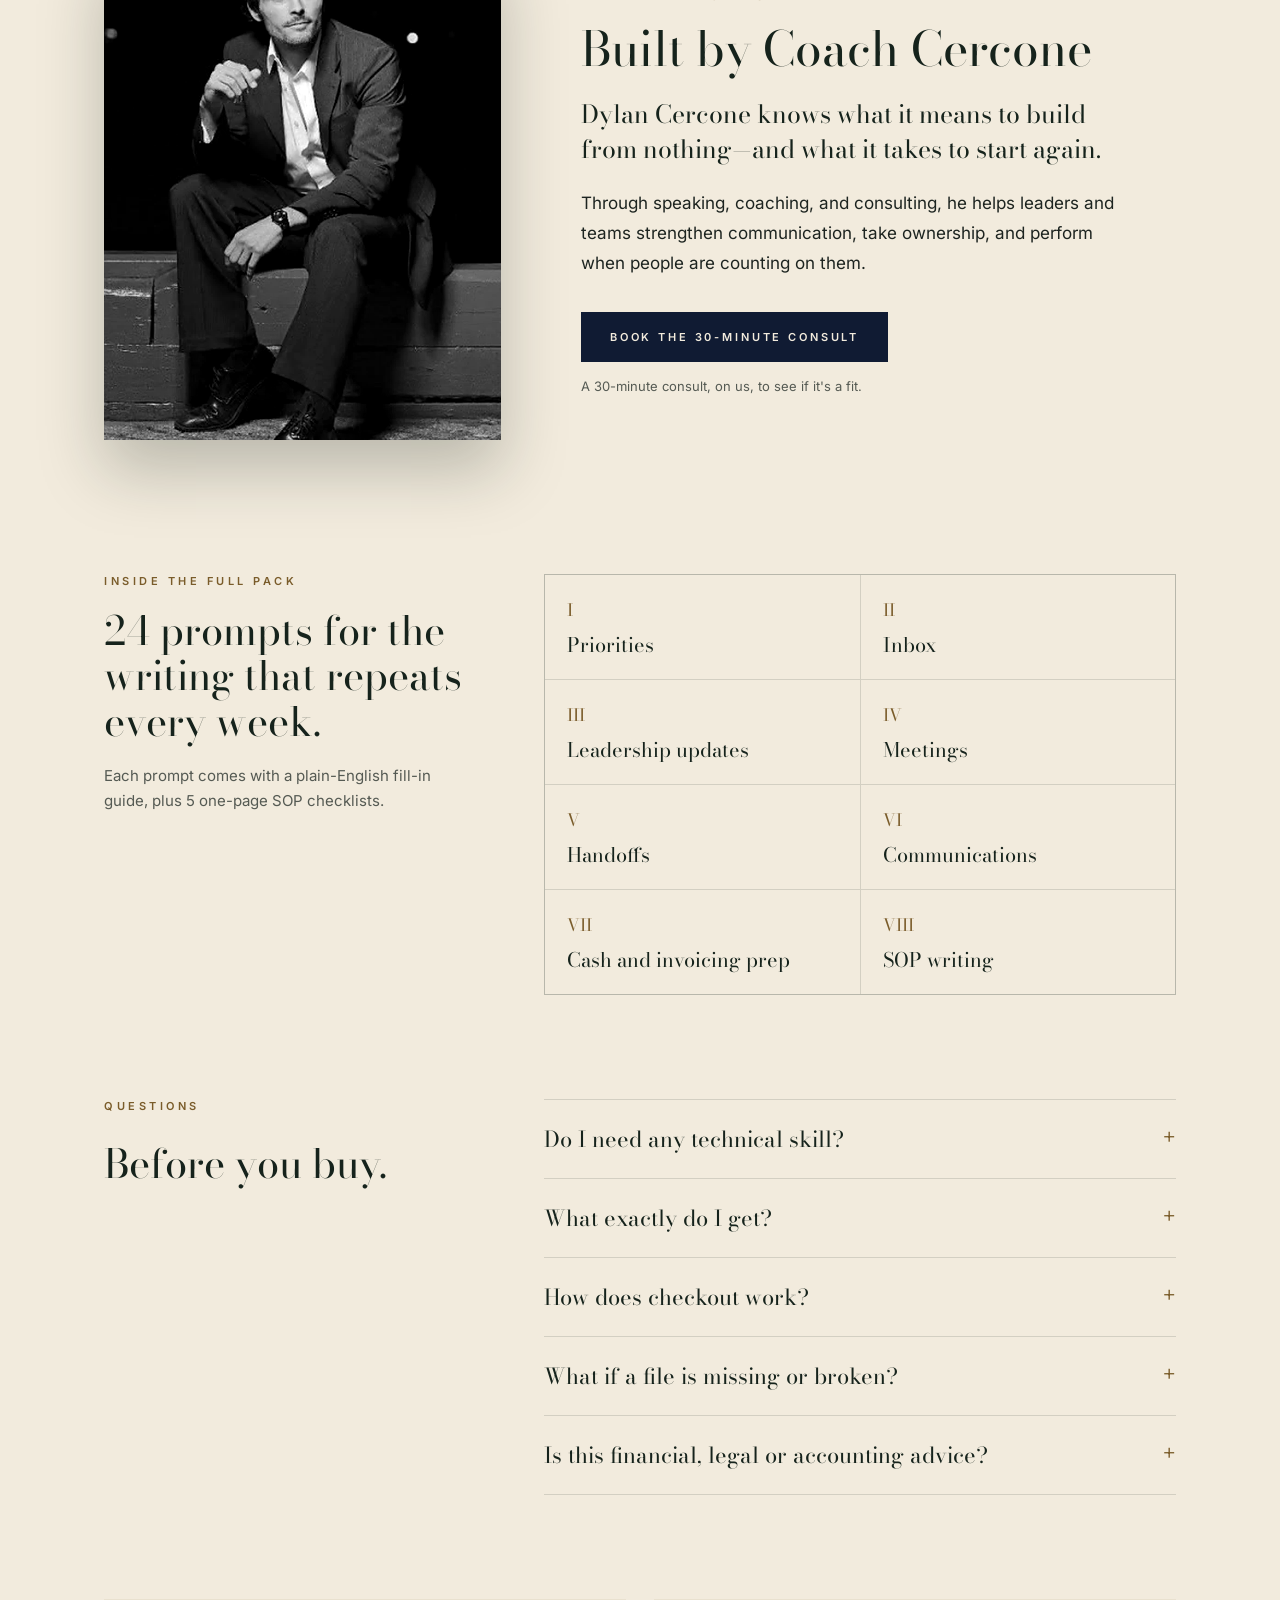
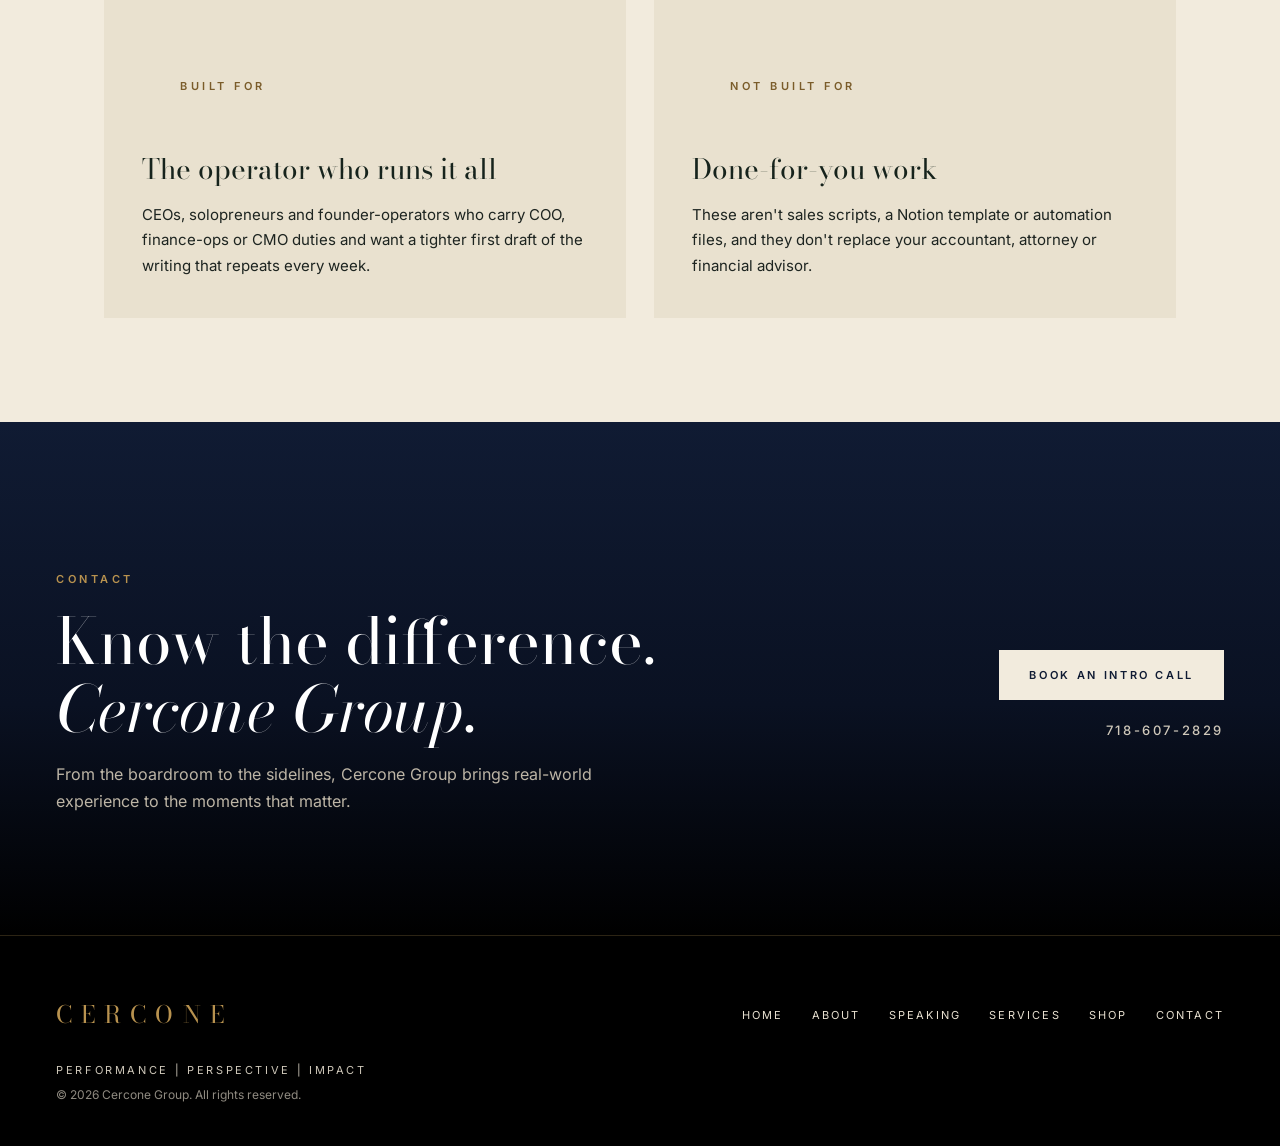
==== commit 72cf8b8d: "Shop page new look: new covers, off-white cards, brand blue Dylan's yes, relayed by Chloe at 3:28 PM" ====
--- a/promptpacks/index.html
+++ b/promptpacks/index.html
@@ -11,9 +11,9 @@
 <meta property="og:title" content="Executive Prompts | Cercone Group">
 <meta property="og:description" content="Use the prompts to turn a brain dump into a weekly plan.">
 <meta property="og:url" content="https://www.cerconegroup.com/promptpacks/">
-<meta property="og:image" content="https://public-files.gumroad.com/02jqmijx5v7s9ceg31zlv1kpfx5g">
+<meta property="og:image" content="https://www.cerconegroup.com/assets/img/pp-cover-01.png">
 <meta name="twitter:card" content="summary_large_image">
-<meta name="theme-color" content="#f3ede2">
+<meta name="theme-color" content="#f2ebdd">
 <link rel="icon" type="image/png" sizes="32x32" href="../assets/img/favicon-32.png">
 <link rel="apple-touch-icon" href="../assets/img/favicon.png">
 <link rel="preload" href="../assets/fonts/bodoni-moda.woff2" as="font" type="font/woff2" crossorigin>
@@ -41,9 +41,9 @@
 <section class="pphero">
   <figure class="stage">
     <div class="still">
-      <figure class="c2"><img src="https://public-files.gumroad.com/xhqs1zsltt9t1gff4vhtofl6kaxs" width="1005" height="565" alt="Weekly Plan from a Brain Dump cover"></figure>
-      <figure class="c3"><img src="https://public-files.gumroad.com/xxhdiq2yg5mho2nhq9z7z1lr38oh" width="1005" height="565" alt="Executive Ops Prompt Pack cover"></figure>
-      <figure class="c1"><img src="https://public-files.gumroad.com/02jqmijx5v7s9ceg31zlv1kpfx5g" width="1005" height="565" alt="Executive Ops Prompt Pack with Operating Workbook cover" fetchpriority="high"></figure>
+      <figure class="c2"><img src="../assets/img/pp-cover-03.png" width="1280" height="720" alt="Weekly Plan from a Brain Dump cover"></figure>
+      <figure class="c3"><img src="../assets/img/pp-cover-02.png" width="1280" height="720" alt="Executive Ops Prompt Pack cover"></figure>
+      <figure class="c1"><img src="../assets/img/pp-cover-01.png" width="1280" height="720" alt="Executive Ops Prompt Pack with Operating Workbook cover" fetchpriority="high"></figure>
     </div>
     <div class="crop" aria-label="A crop of the Operating Workbook, Start Here tab">
       <div class="bar"><span>Operating Workbook · Start here</span><span>Workbook edition · .xlsx</span></div>
@@ -86,7 +86,7 @@
   <div class="items">
 
     <article class="item lead">
-      <div class="tile"><img src="https://public-files.gumroad.com/02jqmijx5v7s9ceg31zlv1kpfx5g" width="1005" height="565" alt="Workbook edition cover" loading="lazy"></div>
+      <div class="tile"><img src="../assets/img/pp-cover-01.png" width="1280" height="720" alt="Workbook edition cover" loading="lazy"></div>
       <div class="lab">Workbook edition · Most complete</div>
       <h3>Executive Ops Prompt Pack + Operating Workbook</h3>
       <p class="fm">Digital download · PDF + workbook</p>
@@ -96,7 +96,7 @@
     </article>
 
     <article class="item">
-      <div class="tile"><img src="https://public-files.gumroad.com/xxhdiq2yg5mho2nhq9z7z1lr38oh" width="1005" height="565" alt="Prompt pack cover" loading="lazy"></div>
+      <div class="tile"><img src="../assets/img/pp-cover-02.png" width="1280" height="720" alt="Prompt pack cover" loading="lazy"></div>
       <div class="lab">Prompt pack</div>
       <h3>Executive Ops Prompt Pack</h3>
       <p class="fm">Digital download · PDF</p>
@@ -106,7 +106,7 @@
     </article>
 
     <article class="item">
-      <div class="tile"><img src="https://public-files.gumroad.com/xhqs1zsltt9t1gff4vhtofl6kaxs" width="1005" height="565" alt="Weekly Plan from a Brain Dump cover" loading="lazy"></div>
+      <div class="tile"><img src="../assets/img/pp-cover-03.png" width="1280" height="720" alt="Weekly Plan from a Brain Dump cover" loading="lazy"></div>
       <div class="lab">Start here</div>
       <h3>Weekly Plan from a Brain Dump</h3>
       <p class="fm">Digital download · PDF</p>
--- a/assets/shop.css
+++ b/assets/shop.css
@@ -1,6 +1,5 @@
-/* Palette v2 (Thu Nov 26, 2026, C.C., on Alpha's pick after Dylan's 1:42 AM note): one ivory canvas with the main site's ink, navy and gold. Navy only for the sale strip, primary buttons and the closing contact/footer. Gold is a small accent. No green-black panels, no tinted backgrounds. */
 /* /promptpacks · Direction A2 look on cerconegroup.com (Dylan's pick, Nov 25, 2026, 12:48 PM; faceless rule retired 12:56 PM). Loads after style.css. Everything is scoped to body.pp. Chloe. */
-body.pp{--iv:#f3ede2;--iv2:#f3ede2;--iv3:#f3ede2;--gb:#0b0b0c;--nv:#101b33;--nv2:#0d1629;--au:#c9a45e;--au2:#8a6a30;--tx:#1b1b1d;--mu:#5b5850;--ln:rgba(11,11,12,.14);background:var(--iv);color:var(--tx)}
+body.pp{--iv:#f2ebdd;--iv2:#e9e1cf;--iv3:#e2d9c4;--gb:#16231c;--gb2:#0f1813;--nv:#101b33;--nv2:#0a1122;--nvh:#1c2a4a;--ow:#f7f3ea;--au:#b8924f;--au2:#7a5c2a;--tx:#1d2420;--mu:#555a53;--ln:rgba(22,35,28,.14);background:var(--iv);color:var(--tx)}
 body.pp h1,body.pp h2,body.pp h3,body.pp h4{font-family:'Bodoni Moda',serif;font-weight:400}
 body.pp .lab{color:var(--au2);letter-spacing:.32em}
 .pw{max-width:1200px;margin:0 auto;padding:0 64px}
@@ -38,22 +37,22 @@
 .dl span::before{content:"";width:5px;height:5px;background:var(--au);transform:rotate(45deg)}
 .cta{display:inline-block;font-size:12px;letter-spacing:.28em;font-weight:600;text-transform:uppercase;color:var(--gb);padding:0 0 9px;border-bottom:1px solid var(--gb);transition:color .2s,border-color .2s}
 .cta:hover{color:var(--au2);border-bottom-color:var(--au)}
-.stage{background:transparent;border:1px solid var(--ln);padding:54px 44px 44px;position:relative}
+.stage{background:radial-gradient(120% 90% at 50% 10%,#efe7d6 0%,var(--iv2) 55%,var(--iv3) 100%);padding:54px 44px 44px;position:relative}
 .still{position:relative;aspect-ratio:100/58}
-.still figure{position:absolute;box-shadow:0 26px 44px rgba(11,11,12,.22),0 0 0 1px rgba(201,164,94,.30)}
+.still figure{position:absolute;box-shadow:0 30px 50px rgba(22,35,28,.30),0 0 0 1px rgba(184,146,79,.28)}
 .still figure img{width:100%;height:auto}
 .still .c1{left:20%;width:60%;top:17%;z-index:3}
 .still .c2{left:0;width:48%;top:2%;z-index:2;transform:rotate(-5deg)}
 .still .c3{right:0;width:48%;top:2%;z-index:1;transform:rotate(5deg)}
-.crop{position:relative;z-index:4;margin:-2% 5% 0;background:#fbf8f1;box-shadow:0 18px 38px rgba(11,11,12,.16),0 0 0 1px rgba(11,11,12,.12)}
+.crop{position:relative;z-index:4;margin:-2% 5% 0;background:#fbf8f1;box-shadow:0 22px 44px rgba(22,35,28,.22),0 0 0 1px rgba(22,35,28,.12)}
 .crop .bar{display:flex;justify-content:space-between;align-items:center;gap:12px;padding:10px 14px;border-bottom:1px solid var(--ln);font-size:10px;letter-spacing:.22em;font-weight:600;text-transform:uppercase;color:var(--au2)}
 .crop .bar span{white-space:nowrap}
 .crop .bar span:last-child{color:var(--mu);letter-spacing:.08em;text-transform:none;font-weight:500}
 .crop .t{padding:12px 14px 8px}
 .crop .t b{display:block;font-family:'Bodoni Moda',serif;font-weight:400;font-size:17px;color:var(--gb);margin-bottom:8px}
 .crop table{width:100%;border-collapse:collapse;table-layout:fixed;font-size:11.5px;line-height:1.35}
-.crop th,.crop td{border:1px solid rgba(11,11,12,.12);padding:6px 8px;text-align:left;white-space:nowrap;overflow:hidden;text-overflow:ellipsis;color:var(--tx)}
-.crop th{background:#f3ede2;font-weight:600;color:var(--gb)}
+.crop th,.crop td{border:1px solid rgba(22,35,28,.12);padding:6px 8px;text-align:left;white-space:nowrap;overflow:hidden;text-overflow:ellipsis;color:var(--tx)}
+.crop th{background:#efe8da;font-weight:600;color:var(--gb)}
 .crop col.s{width:46px}.crop col.w{width:70px}.crop col.tb{width:104px}
 .crop td:first-child,.crop th:first-child{text-align:center;color:var(--mu)}
 .crop .tabs{display:flex;border-top:1px solid var(--ln);font-size:10.5px;color:var(--mu);overflow:hidden;white-space:nowrap}
@@ -68,9 +67,9 @@
 .eds .hd p{font-size:16px;line-height:1.7;color:var(--mu);max-width:520px;margin:18px auto 0}
 .items{display:grid;grid-template-columns:repeat(3,minmax(0,1fr));gap:34px;padding-bottom:110px}
 .item{display:flex;flex-direction:column;text-align:center}
-.item .tile{background:transparent;border:1px solid var(--ln);aspect-ratio:5/4;display:flex;align-items:center;justify-content:center;padding:12%}
-.item.lead .tile{background:transparent}
-.item .tile img{width:100%;height:auto;box-shadow:0 22px 40px rgba(0,0,0,.32);transition:transform .4s}
+.item .tile{background:var(--ow);border:1px solid rgba(184,146,79,.45);aspect-ratio:5/4;display:flex;align-items:center;justify-content:center;padding:12%}
+.item.lead .tile{background:var(--ow)}
+.item .tile img{width:100%;height:auto;box-shadow:0 14px 30px rgba(16,27,51,.16),0 2px 6px rgba(16,27,51,.08);transition:transform .4s}
 .item:hover .tile img{transform:translateY(-5px)}
 .item .lab{margin-top:28px}
 .item h3{font-size:25px;line-height:1.25;color:var(--gb);margin-top:12px;min-height:2.5em}
@@ -80,10 +79,10 @@
 .item .price s{color:#8f8b80;margin-left:8px}
 .item .price .bf{font-size:10px;letter-spacing:.22em;font-weight:700;text-transform:uppercase;color:var(--au2);margin-left:10px}
 .item .go{margin-top:auto;padding-top:24px}
-.pbtn{display:block;border:1px solid var(--gb);color:var(--gb);font-size:11px;letter-spacing:.26em;font-weight:600;text-transform:uppercase;padding:17px 18px;text-align:center;transition:background .2s,color .2s}
-.pbtn:hover{background:var(--nv);border-color:var(--nv);color:var(--iv)}
-.pbtn.solid,.item.lead .pbtn{background:var(--nv);border-color:var(--nv);color:var(--iv)}
-.pbtn.solid:hover,.item.lead .pbtn:hover{background:#1b2a4a}
+.pbtn{display:block;border:1px solid var(--nv);color:var(--nv);font-size:11px;letter-spacing:.26em;font-weight:600;text-transform:uppercase;padding:17px 18px;text-align:center;transition:background .2s,color .2s}
+.pbtn:hover{background:var(--nv);color:var(--iv)}
+.pbtn.solid,.item.lead .pbtn{background:var(--nv);color:var(--iv)}
+.pbtn.solid:hover,.item.lead .pbtn:hover{background:var(--nvh)}
 .item .nt{font-size:12px;color:var(--mu);margin-top:11px}
 
 /* compare */
@@ -97,24 +96,24 @@
 .compare th:first-child,.compare td:first-child{text-align:left}
 .compare td.y::before{content:"";display:inline-block;width:7px;height:7px;background:var(--gb);transform:rotate(45deg)}
 .compare td.o{color:#a9a395}
-.compare .lc{background:transparent}
+.compare .lc{background:rgba(22,35,28,.045)}
 
 /* dark band: how it works */
-.how{background:transparent;color:var(--tx);padding:104px 0;border-top:1px solid var(--ln);border-bottom:1px solid var(--ln)}
+.how{background:var(--nv);color:var(--iv);padding:104px 0}
 .how .in{display:grid;grid-template-columns:360px minmax(0,1fr);gap:80px}
-body.pp .how .lab{color:var(--au2)}
-.how h2{font-size:42px;line-height:1.12;color:var(--gb);margin-top:20px}
-.how .side p{font-size:15px;line-height:1.7;color:var(--mu);margin-top:18px}
-.steps{display:grid;grid-template-columns:repeat(3,1fr);gap:1px;background:var(--ln);border:1px solid var(--ln)}
-.steps div{background:var(--iv);padding:32px 26px}
-.steps .n{font-family:'Bodoni Moda',serif;font-size:20px;color:var(--au2)}
-.steps h4{font-size:25px;color:var(--gb);margin:18px 0 10px}
-.steps p{font-size:14px;line-height:1.6;color:var(--mu)}
+body.pp .how .lab{color:var(--au)}
+.how h2{font-size:42px;line-height:1.12;color:#fff;margin-top:20px}
+.how .side p{font-size:15px;line-height:1.7;color:#cfc9b8;margin-top:18px}
+.steps{display:grid;grid-template-columns:repeat(3,1fr);gap:1px;background:rgba(184,146,79,.32);border:1px solid rgba(184,146,79,.32)}
+.steps div{background:var(--nv);padding:32px 26px}
+.steps .n{font-family:'Bodoni Moda',serif;font-size:20px;color:var(--au)}
+.steps h4{font-size:25px;color:#fff;margin:18px 0 10px}
+.steps p{font-size:14px;line-height:1.6;color:#cfc9b8}
 
 /* built by Coach Cercone */
 .author{padding:110px 0 30px}
 .author .in{display:grid;grid-template-columns:minmax(0,.8fr) minmax(0,1.2fr);gap:80px;align-items:center}
-.author .ph{aspect-ratio:4/5;overflow:hidden;background:#111;box-shadow:0 26px 50px rgba(11,11,12,.20)}
+.author .ph{aspect-ratio:4/5;overflow:hidden;background:#111;box-shadow:0 30px 60px rgba(22,35,28,.25)}
 .author .ph img{width:100%;height:100%;object-fit:cover;object-position:50% 18%;filter:grayscale(1) contrast(1.08)}
 .author h2{font-size:48px;line-height:1.08;color:var(--gb);margin-top:20px}
 .author p{font-size:17px;line-height:1.75;margin-top:22px;max-width:560px}
@@ -146,12 +145,14 @@
 
 /* fit */
 .fitp{display:grid;grid-template-columns:1fr 1fr;gap:28px;padding-bottom:104px}
-.fitp>div{background:transparent;border:1px solid var(--ln);padding:40px 38px}
+.fitp div{background:var(--iv2);padding:40px 38px}
 .fitp h4{font-size:28px;color:var(--gb);margin:14px 0 12px}
 .fitp p{font-size:15px;line-height:1.7}
 
-/* the site's contact block and footer: the main site's own navy from style.css; only the gold label and monogram are set here */
+/* the site's contact block and footer, in brand blue (was green-black until Nov 26) */
+body.pp .close{background:linear-gradient(180deg,var(--nv) 0%,var(--nv2) 55%,#000 100%)}
 body.pp .close .lab{color:var(--au)}
+body.pp .close .btn{background:var(--iv);color:var(--nv)}
 body.pp footer .mono{color:var(--au)}
 
 /* phone bar */
@@ -170,7 +171,7 @@
  body.pp.open .menu-btn{color:#e8e0d0}
  .pphero{grid-template-columns:minmax(0,1fr);gap:0;padding:0 0 64px}
  .stage{display:contents}
- .still{order:1;margin:0 16px;background:transparent;border:1px solid var(--ln);aspect-ratio:auto;height:0;padding-bottom:calc((100% - 32px) * .62)}
+ .still{order:1;margin:0 16px;background:radial-gradient(120% 90% at 50% 10%,#efe7d6 0%,var(--iv2) 55%,var(--iv3) 100%);aspect-ratio:auto;height:0;padding-bottom:calc((100% - 32px) * .62)}
  .still .c1{top:24%}.still .c2,.still .c3{top:10%}
  .still .c2{left:4%}.still .c3{right:4%}
  .pphero .tx{order:2;max-width:none;padding:40px 26px 0;text-align:center}
@@ -204,13 +205,13 @@
  .faq{padding-top:44px;padding-bottom:72px}
  body.pp .faq summary{font-size:19px}
  .fitp{grid-template-columns:minmax(0,1fr);padding-bottom:72px}
- .fitp>div{padding:32px 26px}
+ .fitp div{padding:32px 26px}
  body.pp footer{padding-bottom:120px}
- .bar-m{display:flex;position:fixed;left:0;right:0;bottom:0;z-index:50;align-items:center;justify-content:space-between;gap:12px;padding:12px 16px calc(12px + env(safe-area-inset-bottom));background:rgba(243,237,226,.97);border-top:1px solid rgba(11,11,12,.18);transform:translateY(110%);transition:transform .3s}
+ .bar-m{display:flex;position:fixed;left:0;right:0;bottom:0;z-index:50;align-items:center;justify-content:space-between;gap:12px;padding:12px 16px calc(12px + env(safe-area-inset-bottom));background:rgba(242,235,221,.97);border-top:1px solid rgba(22,35,28,.2);transform:translateY(110%);transition:transform .3s}
  .bar-m.show{transform:none}
  .bar-m span{font-size:12px;color:var(--mu);line-height:1.35}
  .bar-m span b{display:block;font-family:'Bodoni Moda',serif;font-weight:400;font-size:16px;color:var(--gb)}
- .bar-m .pbtn{background:var(--nv);border-color:var(--nv);color:var(--iv);padding:14px 16px;white-space:nowrap;font-size:10px}
+ .bar-m .pbtn{background:var(--nv);color:var(--iv);padding:14px 16px;white-space:nowrap;font-size:10px}
 }
 @media (max-width:700px){.compare .swipe{display:block}}
 @media (max-width:480px){.topics div{padding:18px 16px}.topics h4{font-size:17px}}
